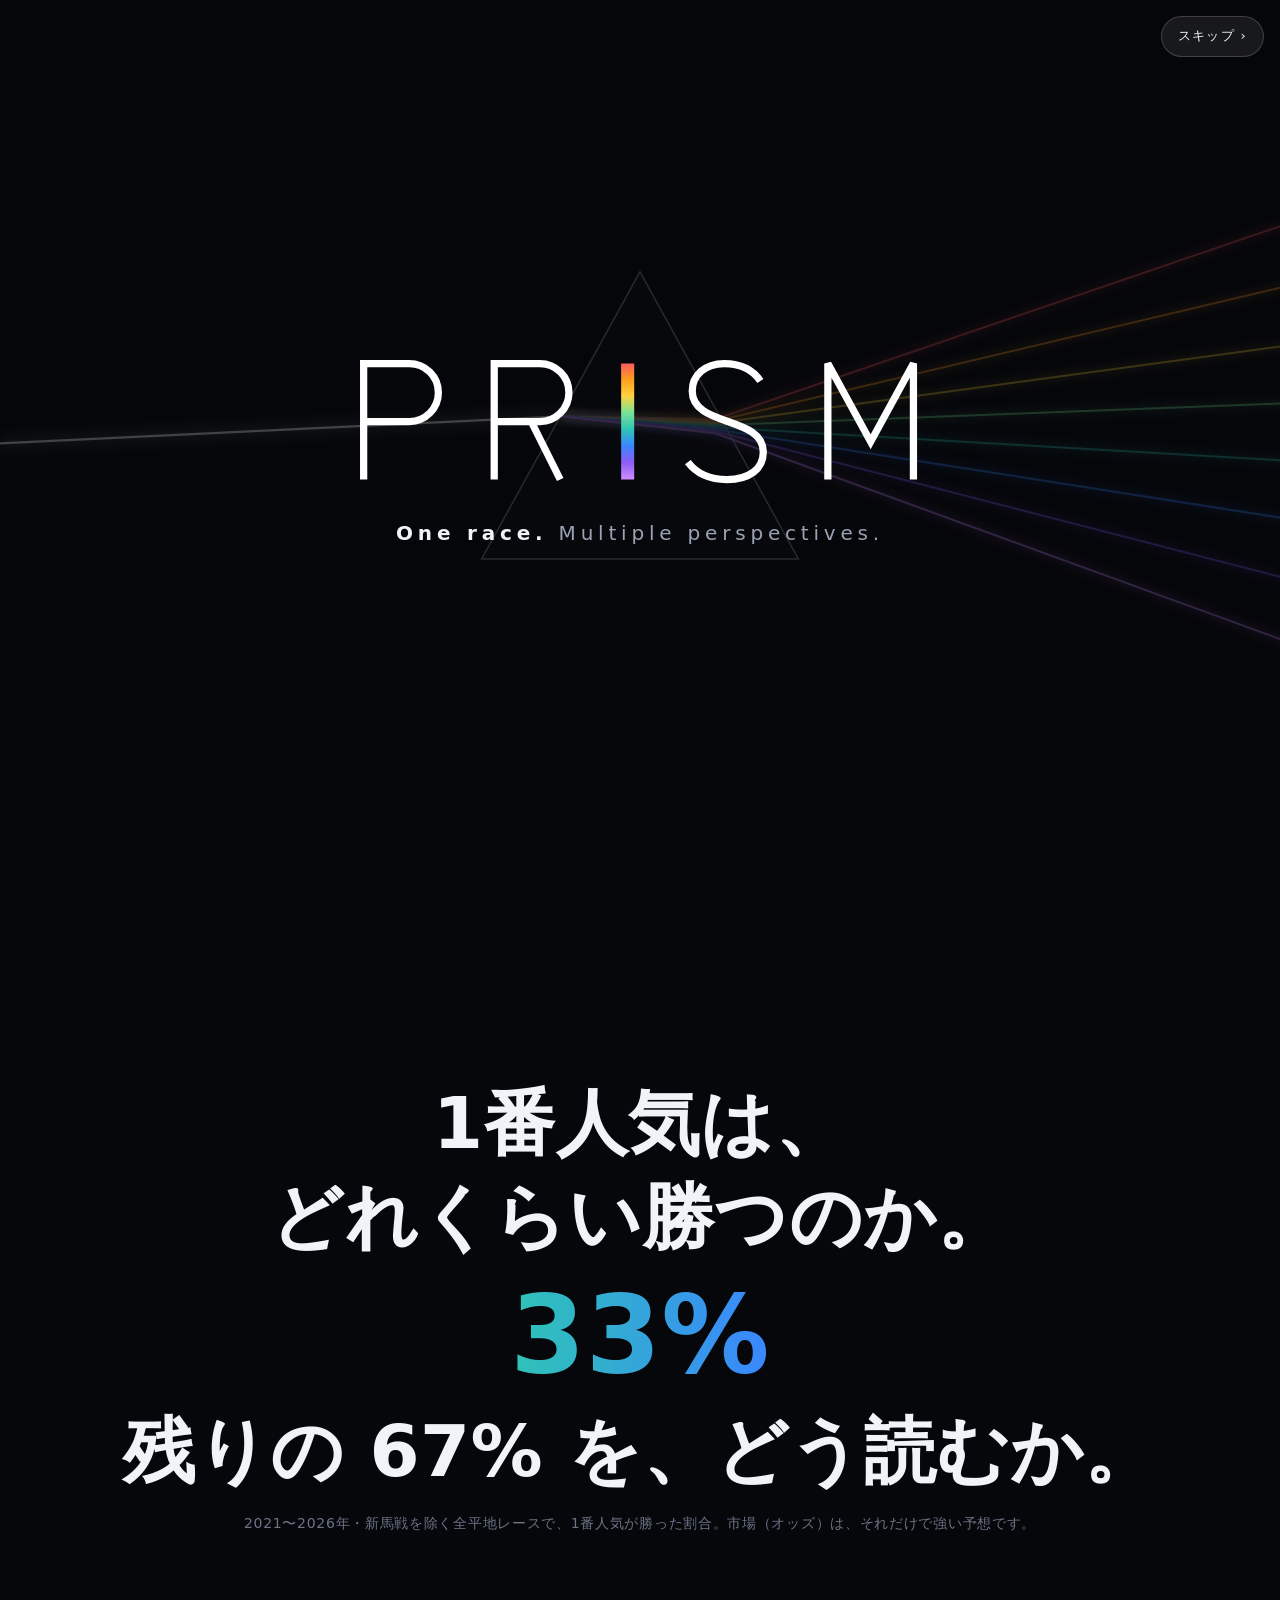
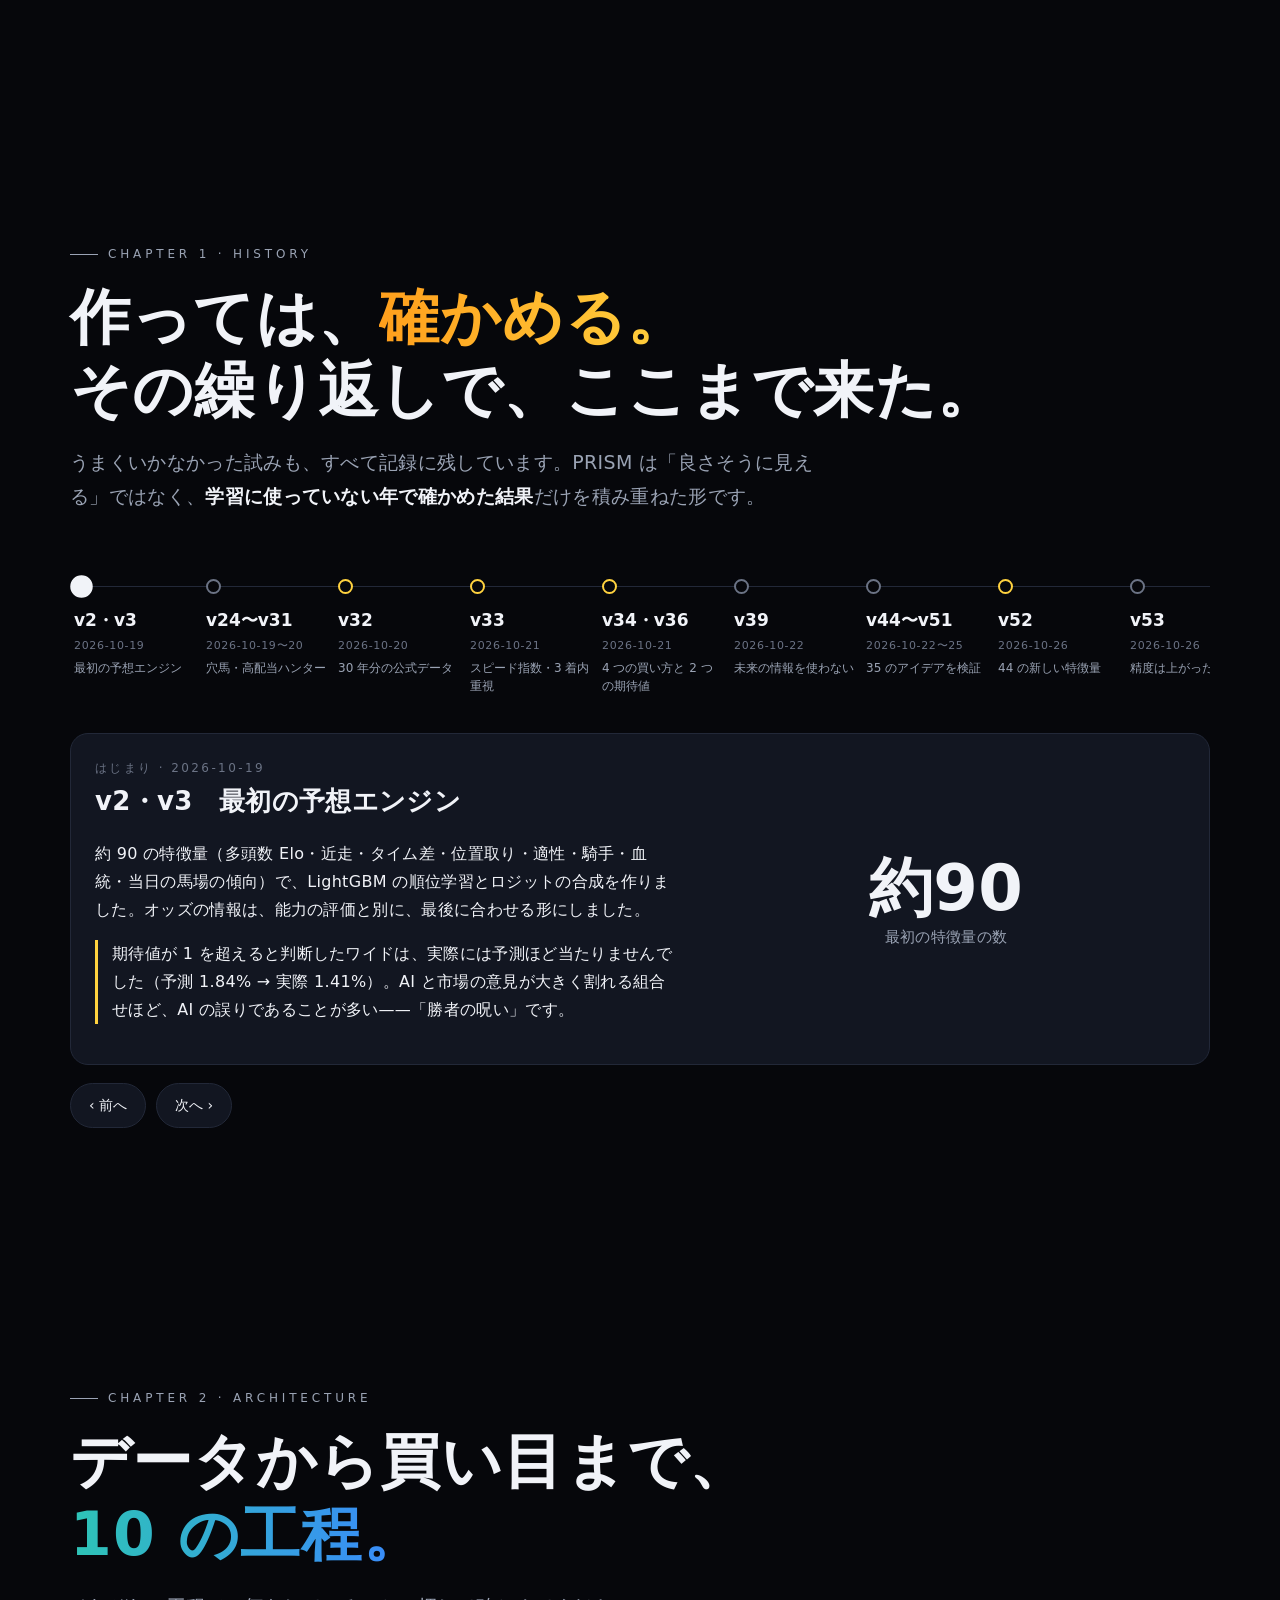
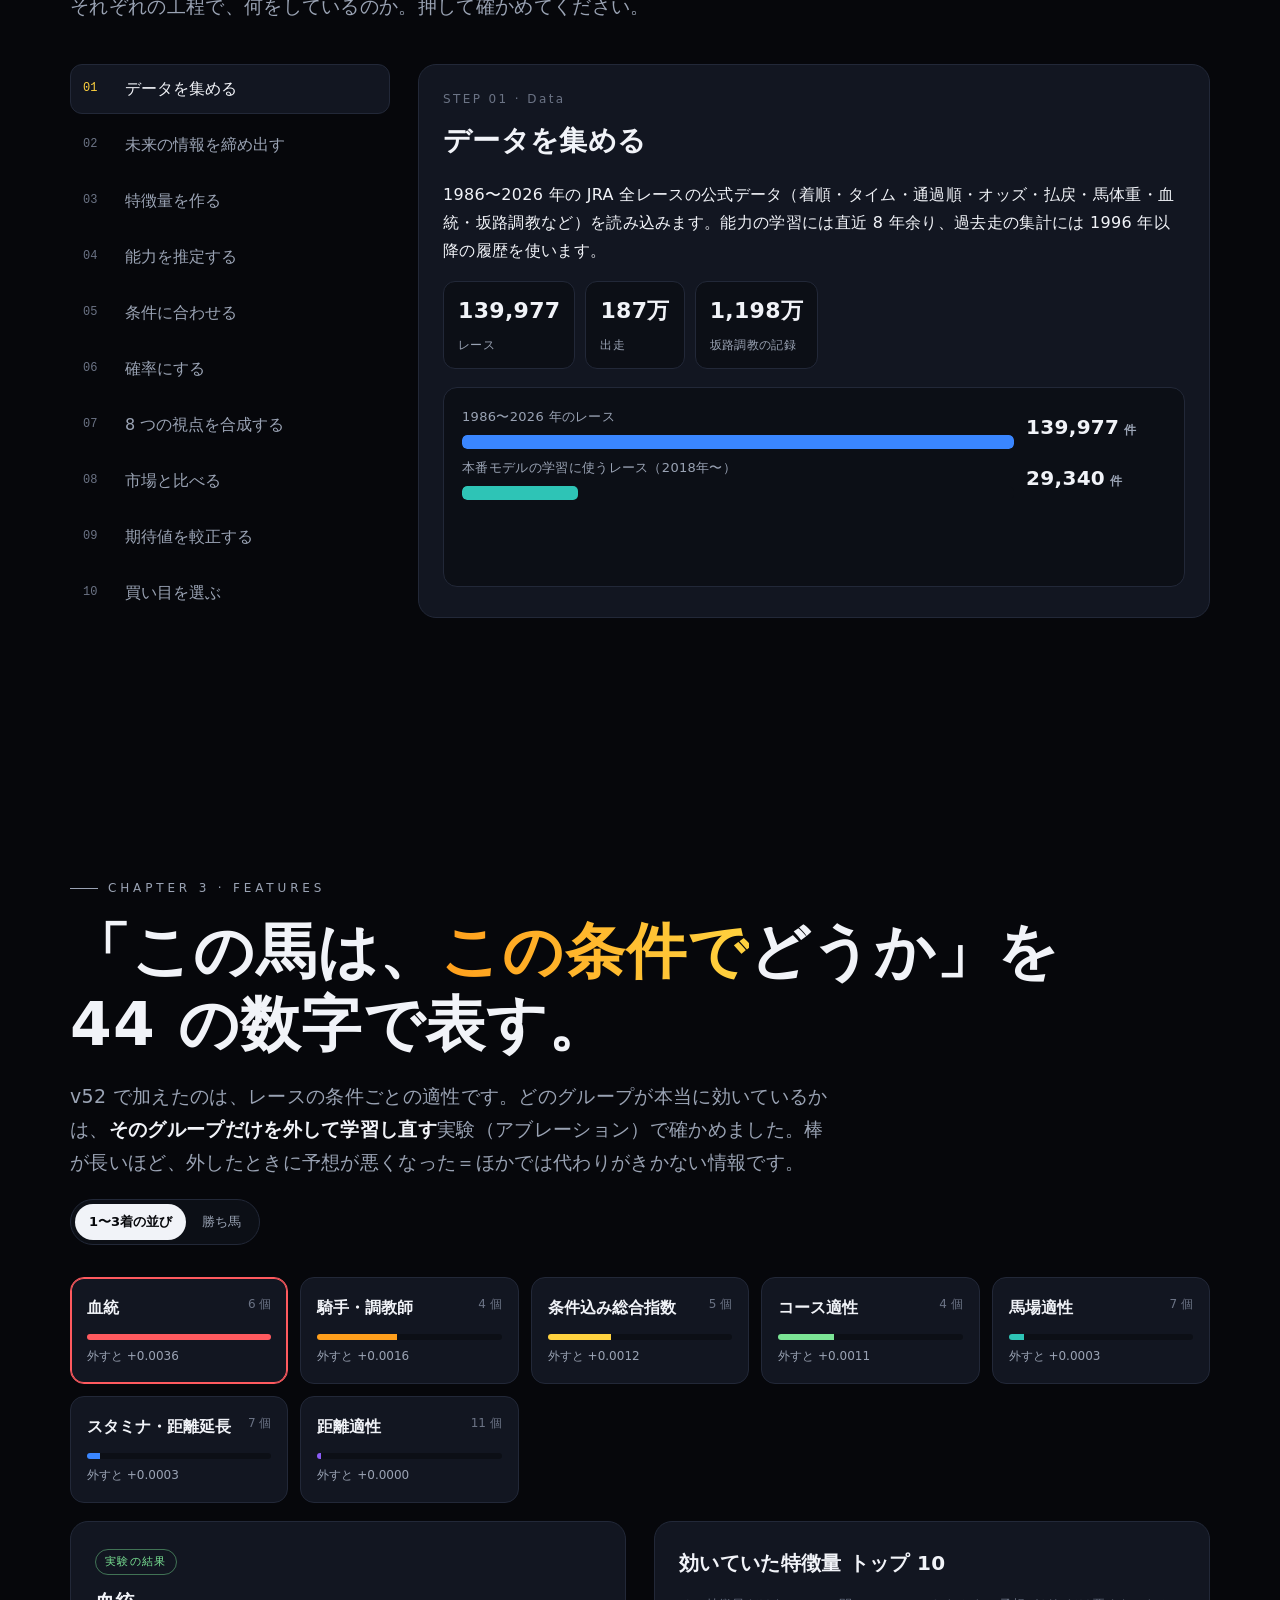
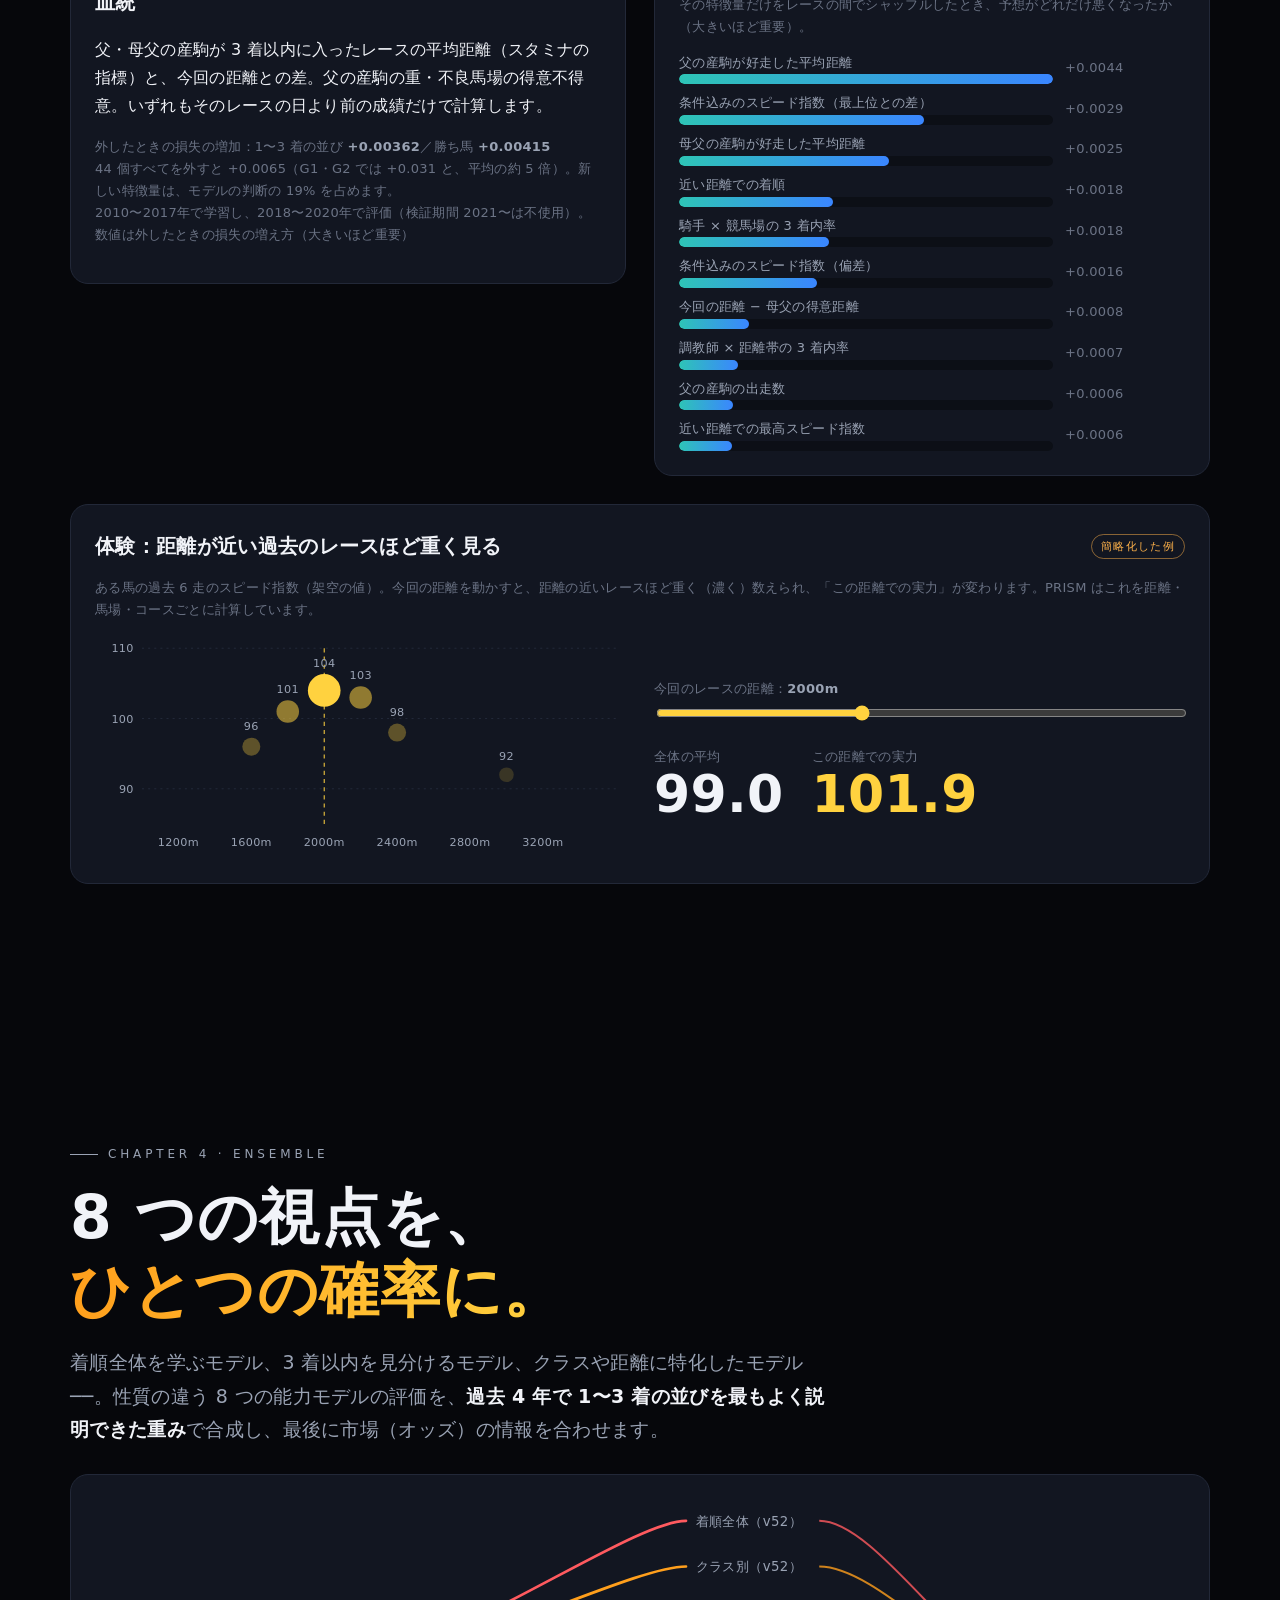
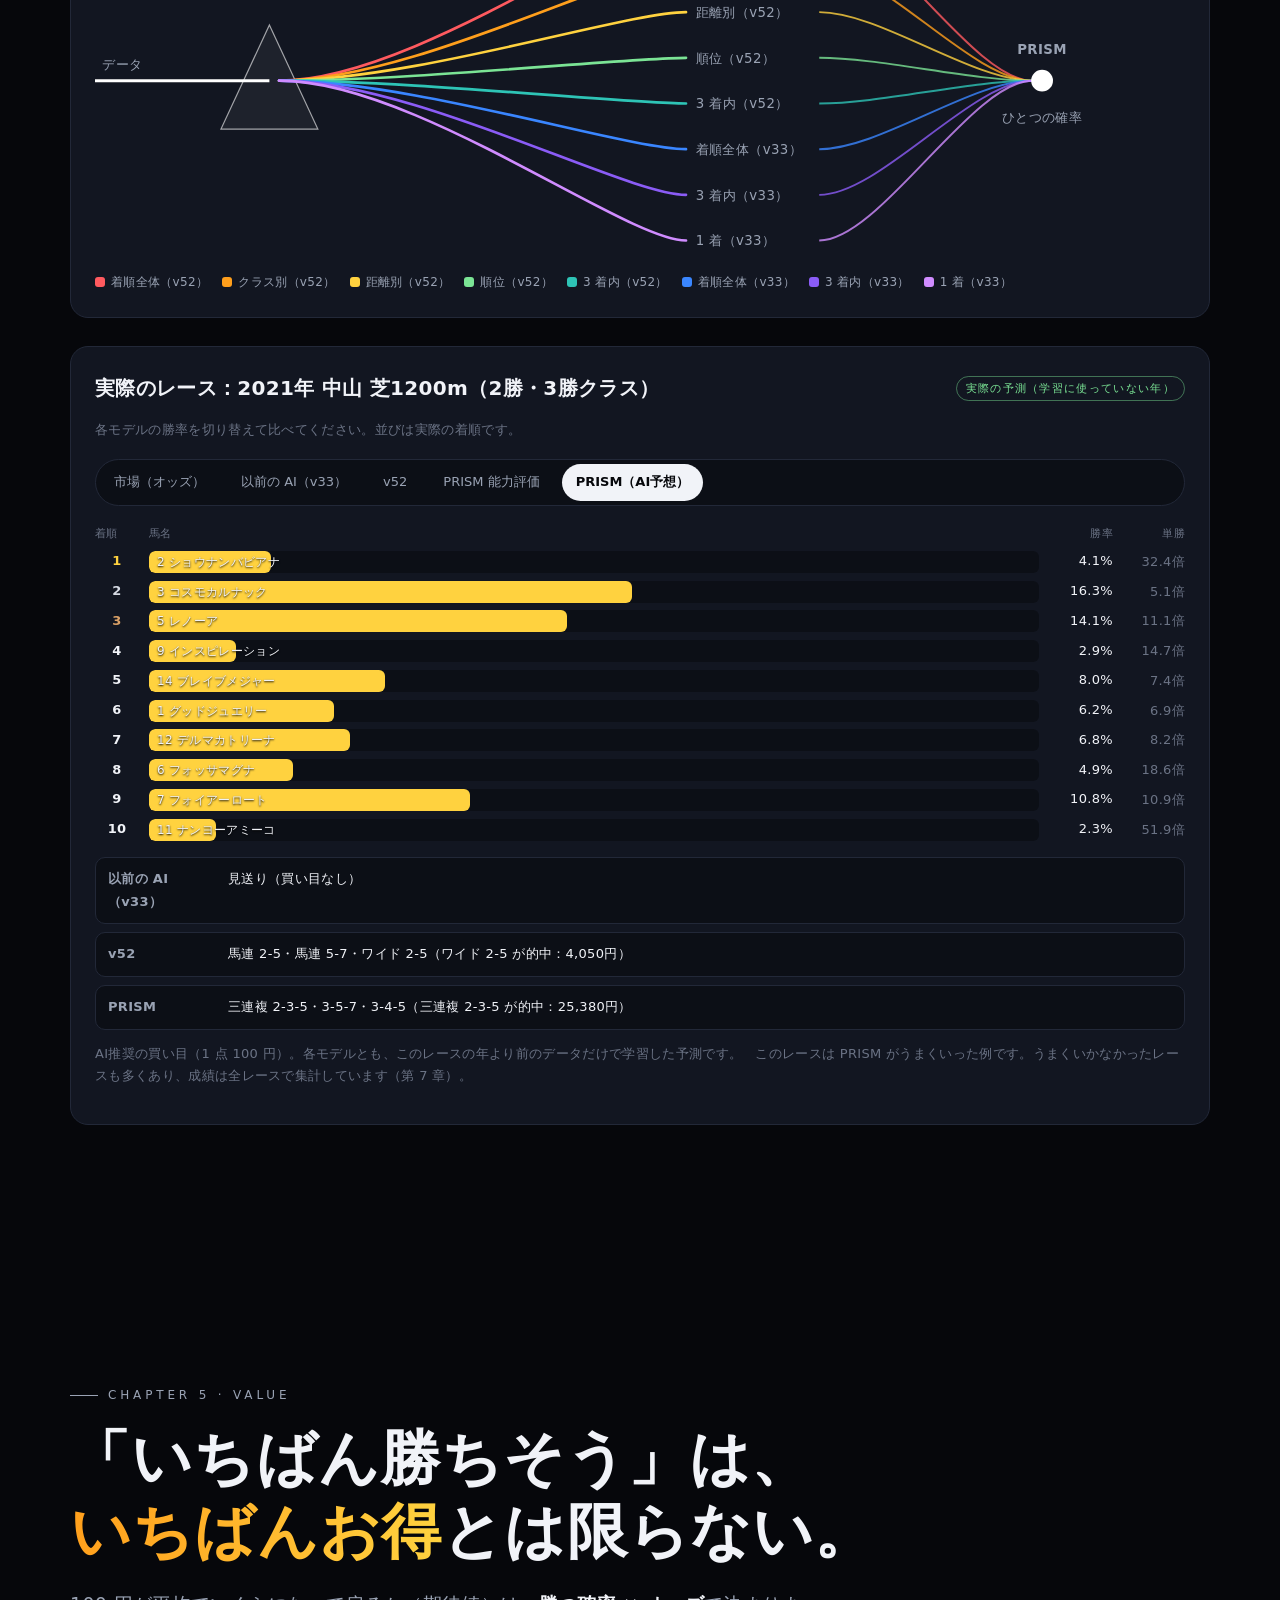
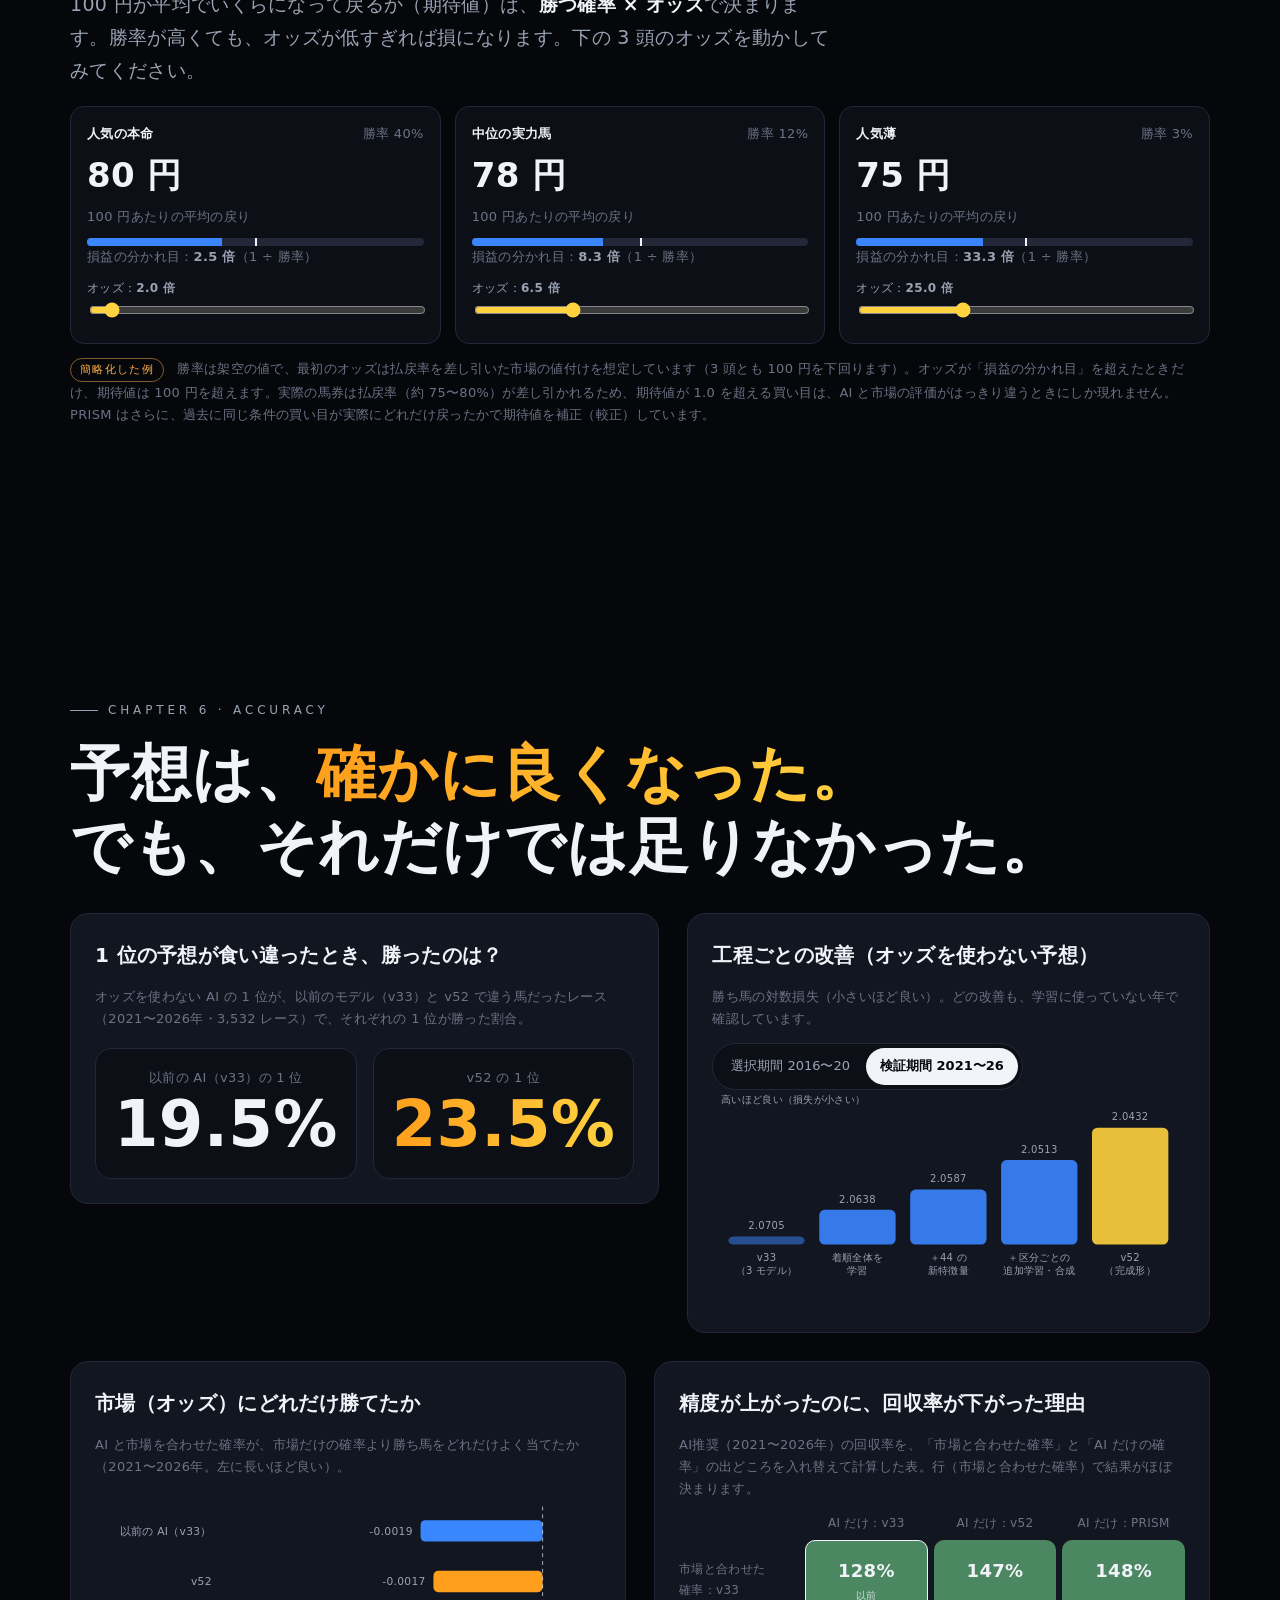
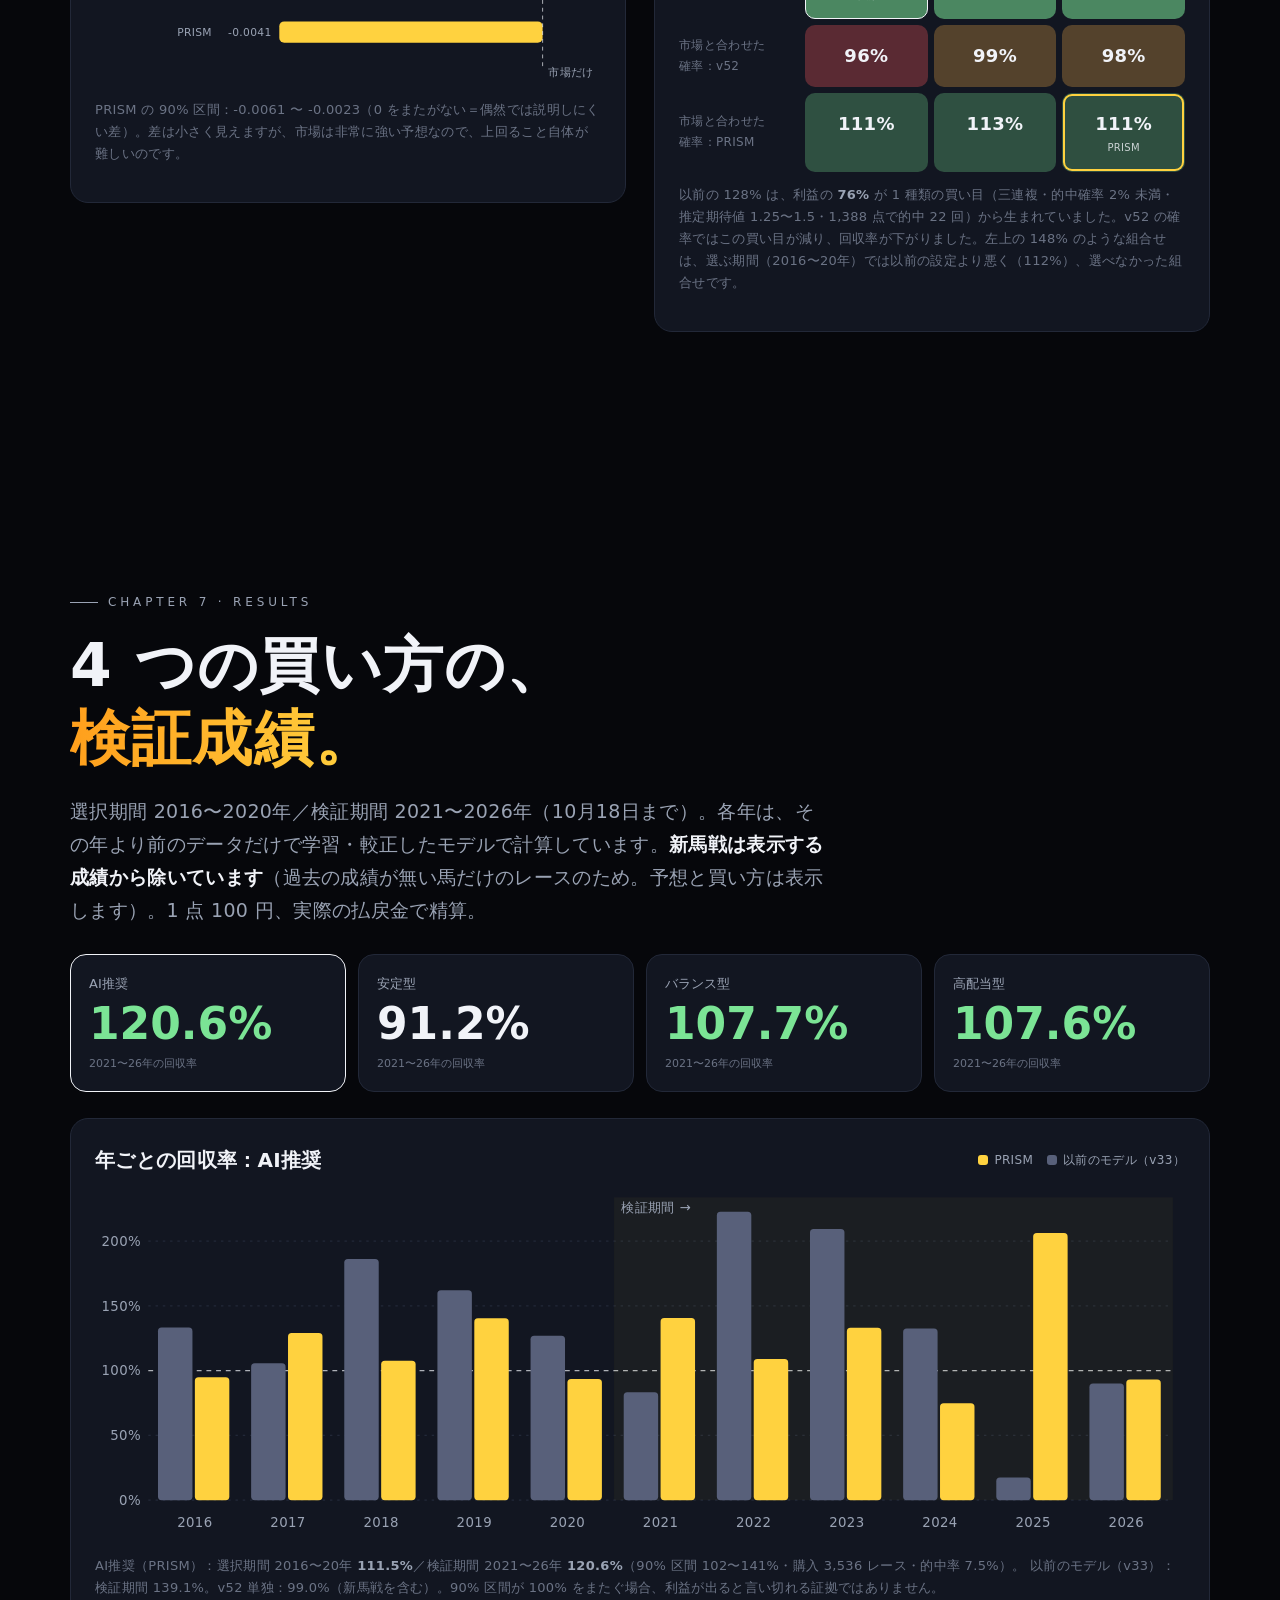
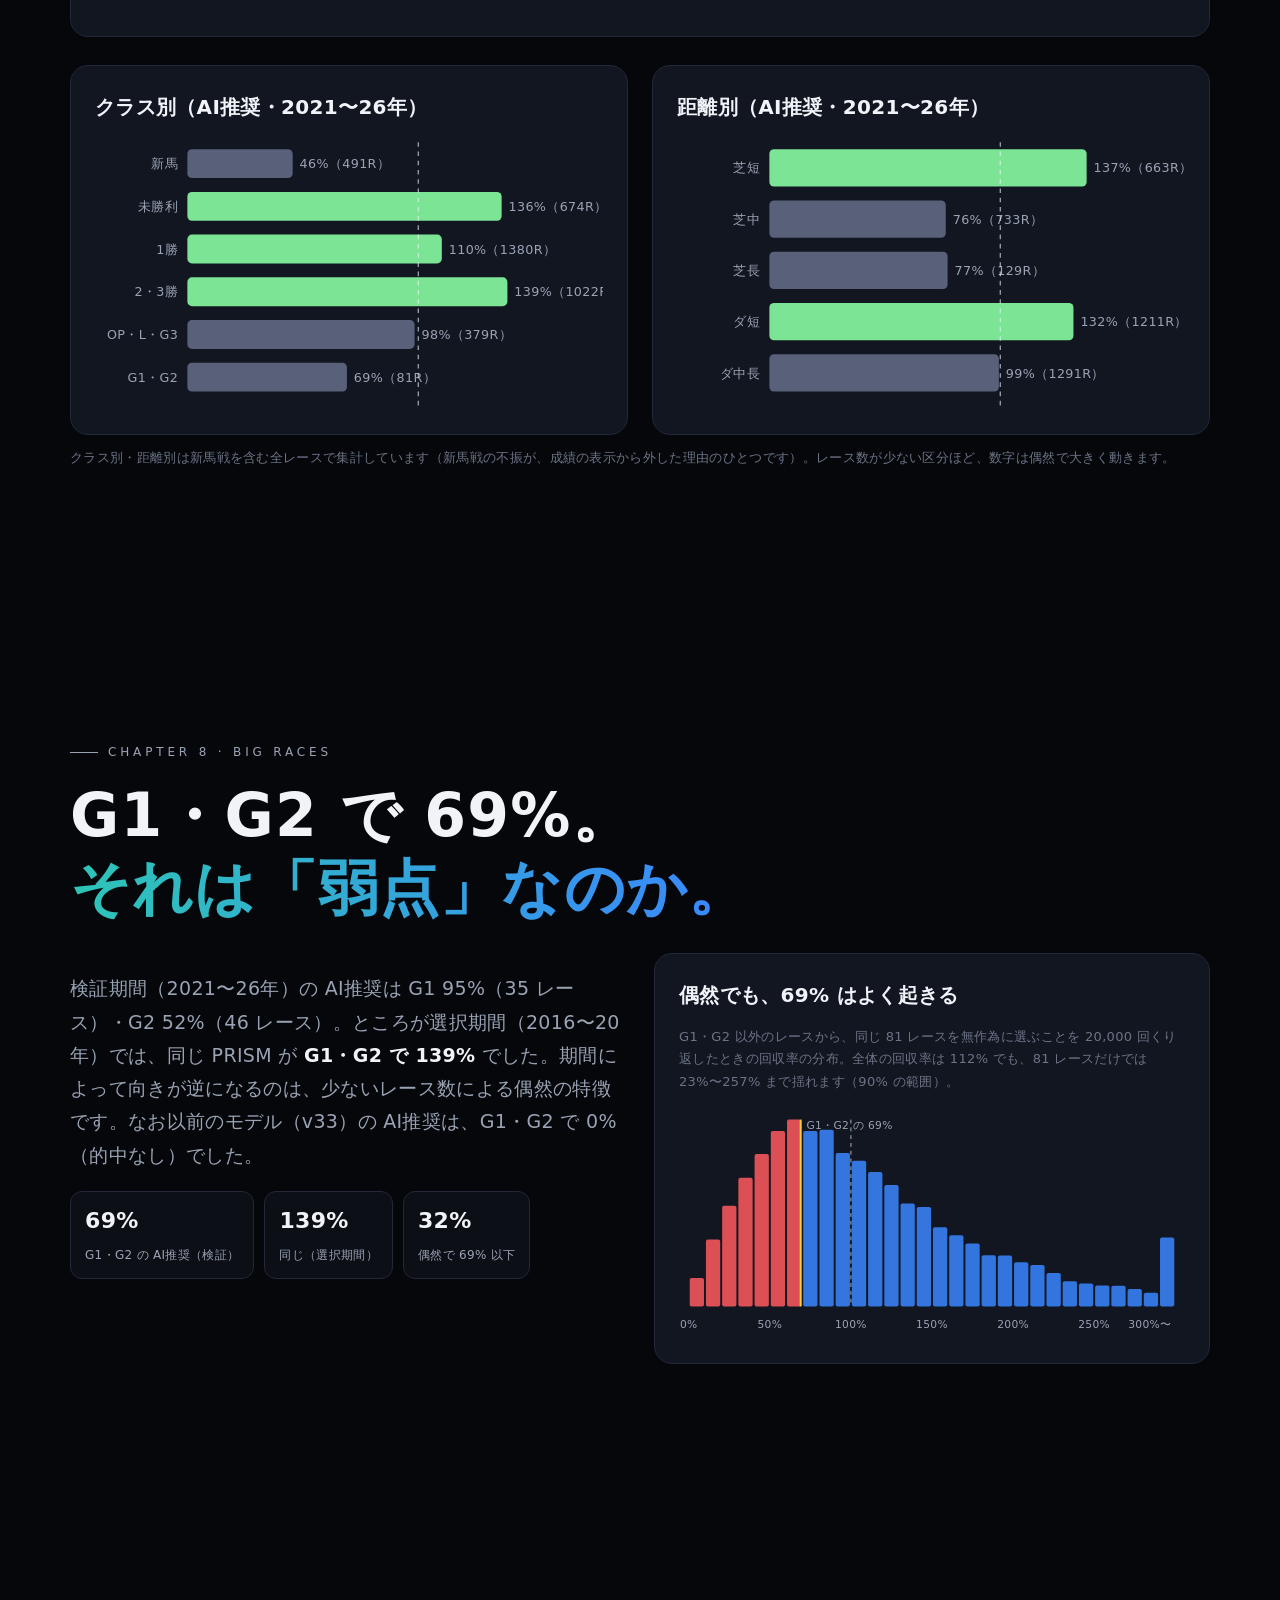
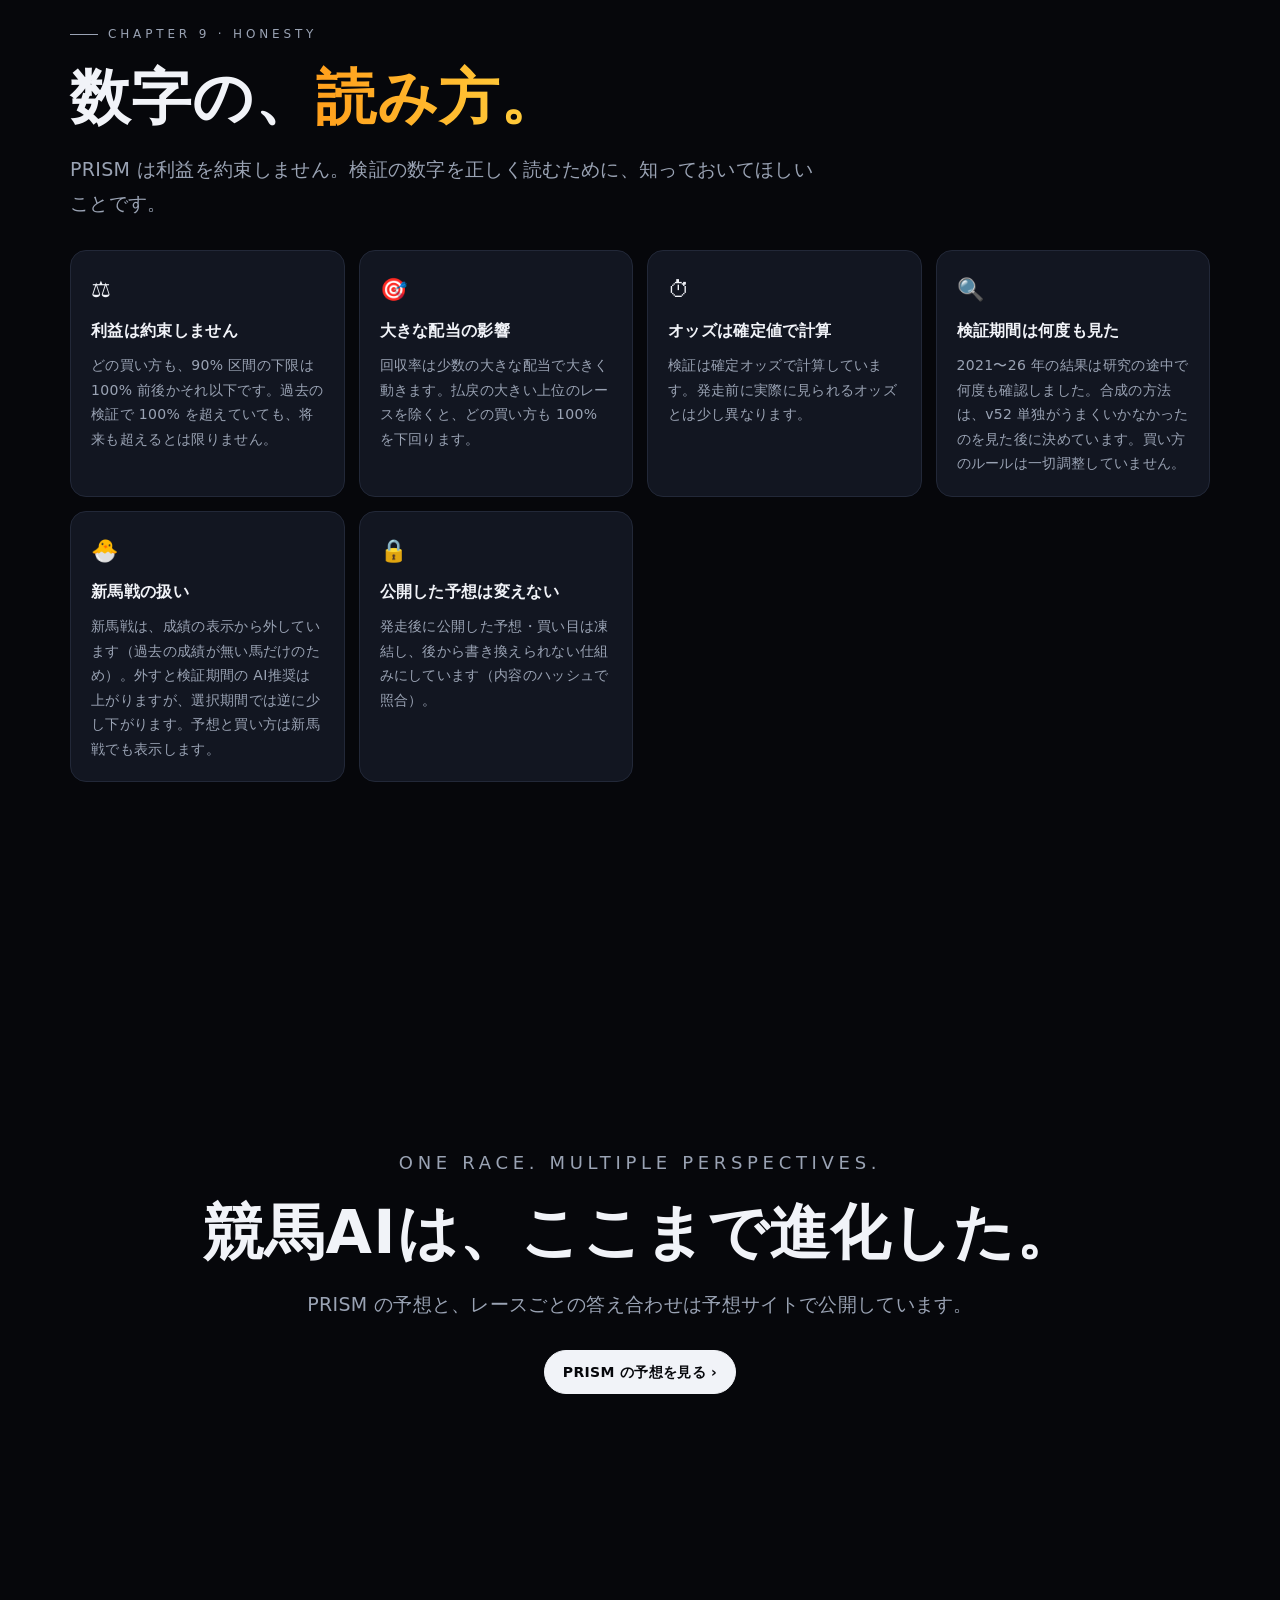
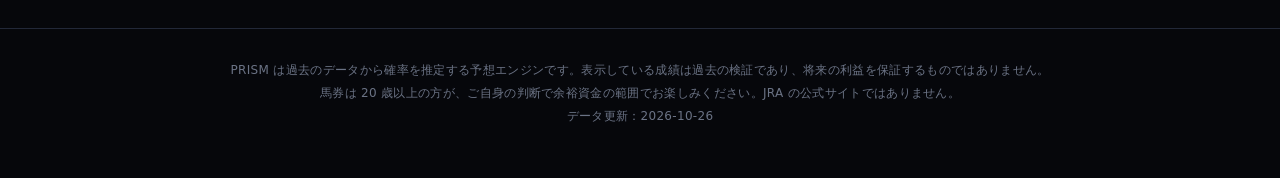
==== index.html @ 3386e126 "PRISM presentation site: opening, history, architecture, features, ensemble, value, accuracy, result" ====
<!doctype html>
<html lang="ja">
<head>
  <meta charset="utf-8">
  <meta name="viewport" content="width=device-width, initial-scale=1, viewport-fit=cover">
  <meta name="theme-color" content="#06070b">
  <meta name="color-scheme" content="dark">
  <title>PRISM — One race. Multiple perspectives.｜競馬予想AI</title>
  <meta name="description" content="競馬予想AI「PRISM」。8 つの能力モデルの視点を 1 つの確率にまとめる予想エンジンが、どう作られ、何がわかり、なぜこの形になったのか。検証済みの数字で紹介します。">
  <meta property="og:title" content="PRISM — One race. Multiple perspectives.">
  <meta property="og:description" content="競馬AIは、ここまで進化した。8 つの視点で 1 つのレースを読む予想エンジン PRISM の仕組みと検証。">
  <meta property="og:type" content="website">
  <meta property="og:image" content="assets/og.png">
  <meta name="twitter:card" content="summary_large_image">
  <meta http-equiv="Content-Security-Policy" content="default-src 'self'; script-src 'self'; style-src 'self' 'unsafe-inline'; img-src 'self' data:; connect-src 'self'; font-src 'self'; base-uri 'self'; form-action 'none'">
  <meta name="referrer" content="strict-origin-when-cross-origin">
  <link rel="icon" href="assets/favicon.svg" type="image/svg+xml">
  <link rel="stylesheet" href="css/prism.css?v=1">
</head>
<body>
  <!-- ===== Opening ===== -->
  <div id="opening" aria-hidden="true">
    <canvas id="op-canvas"></canvas>
    <div class="op-title">
      <img class="op-word" id="op-word" src="assets/wordmark.svg" alt="PRISM" width="560" height="145">
      <div class="op-tag" id="op-tag"><b>One race.</b> Multiple perspectives.</div>
    </div>
  </div>
  <button class="skip" id="skip" type="button">スキップ ›</button>

  <div class="bar" aria-hidden="true"><i id="progress"></i></div>
  <header class="top" id="top">
    <a class="logo" href="#hero" aria-label="PRISM トップへ">
      <img src="assets/mark.svg" alt="" width="30" height="30"><img src="assets/wordmark.svg" alt="PRISM" width="78" height="20">
    </a>
    <a class="top-cta" href="https://wata9857-ops.github.io/jra-ai-analytics-web/" rel="noopener">予想サイトへ ›</a>
  </header>
  <nav class="dots" id="dots" aria-label="章"></nav>

  <main id="main">
    <!-- ===== Hero ===== -->
    <section id="hero" class="ch" data-title="PRISM">
      <canvas class="beam" id="hero-canvas" aria-hidden="true"></canvas>
      <div class="wrap">
        <img class="hero-mark" src="assets/mark.svg" alt="" width="180" height="180"><h1 class="hero-word"><img src="assets/wordmark.svg" alt="PRISM" width="640" height="166"></h1>
        <p class="hero-tag">ONE RACE. MULTIPLE PERSPECTIVES.</p>
        <p class="hero-sub">ひとつのレースを、8 つの視点で。<span>白い光がプリズムで虹に分かれるように。<br>過去 30 年分のレースを、性質の違う 8 つの AI が別々の角度から読み、ひとつの確率にまとめます。</span></p>
        <a class="scrollcue" href="#question">SCROLL<i></i></a>
      </div>
    </section>

    <!-- ===== Question ===== -->
    <section id="question" class="ch" data-title="問い">
      <div class="wrap kin" id="kin">
        <span class="row">1番人気は、</span>
        <span class="row">どれくらい勝つのか。</span>
        <span class="row"><span class="big num" id="fav-win">33%</span></span>
        <span class="row">残りの 67% を、どう読むか。</span>
        <small class="row">2021〜2026年・新馬戦を除く全平地レースで、1番人気が勝った割合。市場（オッズ）は、それだけで強い予想です。</small>
      </div>
    </section>

    <!-- ===== History ===== -->
    <section id="history" class="ch" data-title="歩み">
      <div class="wrap">
        <span class="kicker">Chapter 1 · History</span>
        <h2 class="h reveal">作っては、<em>確かめる。</em><br>その繰り返しで、ここまで来た。</h2>
        <p class="lead reveal">うまくいかなかった試みも、すべて記録に残しています。PRISM は「良さそうに見える」ではなく、<b>学習に使っていない年で確かめた結果</b>だけを積み重ねた形です。</p>
        <div class="tl reveal">
          <div class="tl-track" id="tl-track" role="tablist" aria-label="開発の歩み"></div>
          <div class="tl-panel card" id="tl-panel" role="tabpanel" aria-live="polite"></div>
          <div class="tl-nav"><button class="btn" id="tl-prev" type="button">‹ 前へ</button><button class="btn" id="tl-next" type="button">次へ ›</button></div>
        </div>
      </div>
    </section>

    <!-- ===== How it works ===== -->
    <section id="how" class="ch" data-title="仕組み">
      <div class="wrap">
        <span class="kicker">Chapter 2 · Architecture</span>
        <h2 class="h reveal">データから買い目まで、<br><em class="cool">10 の工程。</em></h2>
        <p class="lead reveal">それぞれの工程で、何をしているのか。押して確かめてください。</p>
        <div class="pipe reveal">
          <ul class="pipe-list" id="pipe-list" role="tablist" aria-label="処理の工程"></ul>
          <div class="pipe-view card" id="pipe-view" role="tabpanel" aria-live="polite"></div>
        </div>
      </div>
    </section>

    <!-- ===== Features ===== -->
    <section id="features" class="ch" data-title="44の視点">
      <div class="wrap">
        <span class="kicker">Chapter 3 · Features</span>
        <h2 class="h reveal">「この馬は、<em>この条件で</em>どうか」を<br>44 の数字で表す。</h2>
        <p class="lead reveal">v52 で加えたのは、レースの条件ごとの適性です。どのグループが本当に効いているかは、<b>そのグループだけを外して学習し直す</b>実験（アブレーション）で確かめました。棒が長いほど、外したときに予想が悪くなった＝ほかでは代わりがきかない情報です。</p>
        <div class="seg reveal" role="group" aria-label="指標の切り替え" id="feat-metric">
          <button type="button" aria-pressed="true" data-m="d_order">1〜3着の並び</button>
          <button type="button" aria-pressed="false" data-m="d_win">勝ち馬</button>
        </div>
        <div class="feat-groups reveal" id="feat-groups"></div>
        <div class="grid2 feat-detail">
          <div class="card reveal" id="feat-info"></div>
          <div class="card reveal">
            <h3>効いていた特徴量 トップ 10</h3>
            <p class="note">その特徴量だけをレースの間でシャッフルしたとき、予想がどれだけ悪くなったか（大きいほど重要）。</p>
            <div class="hbars" id="perm-bars"></div>
          </div>
        </div>
        <div class="card reveal dist-demo" style="margin-top:28px">
          <div style="display:flex;justify-content:space-between;align-items:center;gap:10px;flex-wrap:wrap">
            <h3 style="margin:0">体験：距離が近い過去のレースほど重く見る</h3><span class="tag sim">簡略化した例</span>
          </div>
          <p class="note">ある馬の過去 6 走のスピード指数（架空の値）。今回の距離を動かすと、距離の近いレースほど重く（濃く）数えられ、「この距離での実力」が変わります。PRISM はこれを距離・馬場・コースごとに計算しています。</p>
          <div class="grid2" style="align-items:center">
            <svg class="chart" id="dist-svg" viewBox="0 0 520 220" role="img" aria-label="過去走の距離とスピード指数"></svg>
            <div>
              <label for="dist-range" class="note">今回のレースの距離：<b id="dist-val" class="num">2000m</b></label>
              <input type="range" id="dist-range" min="1000" max="3600" step="100" value="2000">
              <div style="display:flex;gap:28px;margin-top:16px;flex-wrap:wrap">
                <div><div class="note">全体の平均</div><div class="big-num num" id="dist-avg">—</div></div>
                <div><div class="note">この距離での実力</div><div class="big-num num" id="dist-w" style="color:var(--c3)">—</div></div>
              </div>
            </div>
          </div>
        </div>
      </div>
    </section>

    <!-- ===== Ensemble ===== -->
    <section id="ensemble" class="ch" data-title="合成">
      <div class="wrap">
        <span class="kicker">Chapter 4 · Ensemble</span>
        <h2 class="h reveal">8 つの視点を、<br><em>ひとつの確率に。</em></h2>
        <p class="lead reveal">着順全体を学ぶモデル、3 着以内を見分けるモデル、クラスや距離に特化したモデル──。性質の違う 8 つの能力モデルの評価を、<b>過去 4 年で 1〜3 着の並びを最もよく説明できた重み</b>で合成し、最後に市場（オッズ）の情報を合わせます。</p>
        <div class="card reveal beams" style="margin-top:28px"><svg id="beams-svg" viewBox="0 0 900 300" role="img" aria-label="8 つのモデルの評価を合成する図"></svg>
          <div class="legend" id="beams-legend"></div></div>
        <div class="card reveal" style="margin-top:28px">
          <div style="display:flex;justify-content:space-between;align-items:center;gap:10px;flex-wrap:wrap">
            <h3 style="margin:0" id="ex-title">実際のレース</h3><span class="tag real">実際の予測（学習に使っていない年）</span>
          </div>
          <p class="note">各モデルの勝率を切り替えて比べてください。並びは実際の着順です。</p>
          <div class="layers seg" id="ex-layers" role="group" aria-label="表示する確率"></div>
          <div class="race-bars" id="ex-bars"></div>
          <div class="tickets" id="ex-tickets"></div>
          <p class="note" id="ex-note"></p>
        </div>
      </div>
    </section>

    <!-- ===== Value ===== -->
    <section id="value" class="ch" data-title="勝率と妙味">
      <div class="wrap">
        <span class="kicker">Chapter 5 · Value</span>
        <h2 class="h reveal">「いちばん勝ちそう」は、<br><em>いちばんお得</em>とは限らない。</h2>
        <p class="lead reveal">100 円が平均でいくらになって戻るか（期待値）は、<b>勝つ確率 × オッズ</b>で決まります。勝率が高くても、オッズが低すぎれば損になります。下の 3 頭のオッズを動かしてみてください。</p>
        <div class="value-grid reveal" id="value-grid"></div>
        <p class="note reveal" style="margin-top:14px"><span class="tag sim">簡略化した例</span>　勝率は架空の値で、最初のオッズは払戻率を差し引いた市場の値付けを想定しています（3 頭とも 100 円を下回ります）。オッズが「損益の分かれ目」を超えたときだけ、期待値は 100 円を超えます。実際の馬券は払戻率（約 75〜80%）が差し引かれるため、期待値が 1.0 を超える買い目は、AI と市場の評価がはっきり違うときにしか現れません。PRISM はさらに、過去に同じ条件の買い目が実際にどれだけ戻ったかで期待値を補正（較正）しています。</p>
      </div>
    </section>

    <!-- ===== Accuracy ===== -->
    <section id="accuracy" class="ch" data-title="精度">
      <div class="wrap">
        <span class="kicker">Chapter 6 · Accuracy</span>
        <h2 class="h reveal">予想は、<em>確かに良くなった。</em><br>でも、それだけでは足りなかった。</h2>
        <div class="grid2" style="margin-top:30px">
          <div class="card reveal">
            <h3>1 位の予想が食い違ったとき、勝ったのは？</h3>
            <p class="note" id="duel-note"></p>
            <div class="duel" id="duel"></div>
          </div>
          <div class="card reveal">
            <h3>工程ごとの改善（オッズを使わない予想）</h3>
            <p class="note">勝ち馬の対数損失（小さいほど良い）。どの改善も、学習に使っていない年で確認しています。</p>
            <div class="seg" role="group" aria-label="期間" id="step-per"><button type="button" aria-pressed="false" data-p="dev">選択期間 2016〜20</button><button type="button" aria-pressed="true" data-p="test">検証期間 2021〜26</button></div>
            <svg class="chart" id="step-svg" viewBox="0 0 520 240" role="img" aria-label="工程ごとの精度の改善"></svg>
          </div>
        </div>
        <div class="grid2" style="margin-top:28px">
          <div class="card reveal">
            <h3>市場（オッズ）にどれだけ勝てたか</h3>
            <p class="note">AI と市場を合わせた確率が、市場だけの確率より勝ち馬をどれだけよく当てたか（2021〜2026年。左に長いほど良い）。</p>
            <svg class="chart" id="mkt-svg" viewBox="0 0 520 200" role="img" aria-label="市場との差"></svg>
            <p class="note" id="mkt-note"></p>
          </div>
          <div class="card reveal">
            <h3>精度が上がったのに、回収率が下がった理由</h3>
            <p class="note">AI推奨（2021〜2026年）の回収率を、「市場と合わせた確率」と「AI だけの確率」の出どころを入れ替えて計算した表。行（市場と合わせた確率）で結果がほぼ決まります。</p>
            <div class="heat" id="heat"></div>
            <p class="note" id="heat-note" style="margin-top:12px"></p>
          </div>
        </div>
      </div>
    </section>

    <!-- ===== ROI ===== -->
    <section id="roi" class="ch" data-title="成績">
      <div class="wrap">
        <span class="kicker">Chapter 7 · Results</span>
        <h2 class="h reveal">4 つの買い方の、<br><em>検証成績。</em></h2>
        <p class="lead reveal" id="roi-lead"></p>
        <div class="kpis reveal" id="kpis" role="group" aria-label="買い方の選択"></div>
        <div class="card reveal">
          <div style="display:flex;justify-content:space-between;align-items:center;gap:10px;flex-wrap:wrap">
            <h3 style="margin:0" id="yr-title">年ごとの回収率</h3>
            <div class="legend" style="margin:0"><span><i style="background:var(--c3)"></i>PRISM</span><span><i style="background:#58607a"></i>以前のモデル（v33）</span></div>
          </div>
          <svg class="chart" id="yr-svg" viewBox="0 0 900 300" role="img" aria-label="年ごとの回収率"></svg>
          <p class="note" id="yr-note"></p>
        </div>
        <div class="cats" style="margin-top:28px">
          <div class="card reveal"><h3>クラス別（AI推奨・2021〜26年）</h3><svg class="chart" id="cls-svg" viewBox="0 0 440 240" role="img" aria-label="クラス別の回収率"></svg></div>
          <div class="card reveal"><h3>距離別（AI推奨・2021〜26年）</h3><svg class="chart" id="dst-svg" viewBox="0 0 440 240" role="img" aria-label="距離別の回収率"></svg></div>
        </div>
        <p class="note reveal" style="margin-top:12px">クラス別・距離別は新馬戦を含む全レースで集計しています（新馬戦の不振が、成績の表示から外した理由のひとつです）。レース数が少ない区分ほど、数字は偶然で大きく動きます。</p>
      </div>
    </section>

    <!-- ===== G1/G2 ===== -->
    <section id="g1g2" class="ch" data-title="G1・G2">
      <div class="wrap">
        <span class="kicker">Chapter 8 · Big races</span>
        <h2 class="h reveal">G1・G2 で 69%。<br><em class="cool">それは「弱点」なのか。</em></h2>
        <div class="grid2" style="margin-top:28px">
          <div class="reveal">
            <p class="lead" id="g1-lead"></p>
            <div class="facts" id="g1-facts"></div>
          </div>
          <div class="card reveal">
            <h3>偶然でも、69% はよく起きる</h3>
            <p class="note" id="hist-note"></p>
            <svg class="chart" id="hist-svg" viewBox="0 0 520 240" role="img" aria-label="無作為に選んだレースの回収率の分布"></svg>
          </div>
        </div>
      </div>
    </section>

    <!-- ===== Honest ===== -->
    <section id="honest" class="ch" data-title="正直に">
      <div class="wrap">
        <span class="kicker">Chapter 9 · Honesty</span>
        <h2 class="h reveal">数字の、<em>読み方。</em></h2>
        <p class="lead reveal">PRISM は利益を約束しません。検証の数字を正しく読むために、知っておいてほしいことです。</p>
        <div class="caveats" id="caveats"></div>
      </div>
    </section>

    <section id="end" class="ch" data-title="おわりに">
      <div class="wrap">
        <p class="hero-tag">ONE RACE. MULTIPLE PERSPECTIVES.</p>
        <h2 class="h">競馬AIは、ここまで進化した。</h2>
        <p class="lead" style="margin-inline:auto">PRISM の予想と、レースごとの答え合わせは予想サイトで公開しています。</p>
        <p style="margin-top:28px"><a class="btn primary" href="https://wata9857-ops.github.io/jra-ai-analytics-web/" rel="noopener">PRISM の予想を見る ›</a></p>
      </div>
    </section>
  </main>
  <footer class="foot">
    <div class="wrap">
      PRISM は過去のデータから確率を推定する予想エンジンです。表示している成績は過去の検証であり、将来の利益を保証するものではありません。<br>
      馬券は 20 歳以上の方が、ご自身の判断で余裕資金の範囲でお楽しみください。JRA の公式サイトではありません。<br>
      <span id="gen"></span>
    </div>
  </footer>
  <script src="js/prism.js?v=1" type="module"></script>
</body>
</html>
---- css/prism.css ----
/* PRISM — One race. Multiple perspectives.  (presentation site) */
:root {
  --bg: #06070b;
  --bg2: #0c0f16;
  --card: #121621;
  --line: #222838;
  --text: #f1f3f8;
  --muted: #9aa3b4;
  --dim: #6b7385;
  --white: #ffffff;
  /* 8 perspectives: v52 x5 (warm), v33 x3 (cool) */
  --c1: #ff5a5f; --c2: #ff9f1c; --c3: #ffd23f; --c4: #7be495; --c5: #2ec4b6;
  --c6: #3a86ff; --c7: #8b5cf6; --c8: #d08cff;
  --market: #c9ced8;
  --good: #7be495;
  --warn: #ffb24a;
  --r: 18px;
  --maxw: 1140px;
  --font: "Hiragino Sans", "Hiragino Kaku Gothic ProN", "Noto Sans JP", "Yu Gothic UI", "Meiryo", system-ui, sans-serif;
  --mono: "SF Mono", "Cascadia Mono", "Consolas", ui-monospace, monospace;
}
* { box-sizing: border-box; }
html { scroll-behavior: smooth; -webkit-text-size-adjust: 100%; }
body { margin: 0; background: var(--bg); color: var(--text); font-family: var(--font); line-height: 1.75; letter-spacing: .02em;
  -webkit-font-smoothing: antialiased; overflow-x: hidden; }
img, svg, canvas { display: block; max-width: 100%; }
a { color: inherit; }
button { font: inherit; color: inherit; }
:focus-visible { outline: 2px solid var(--c3); outline-offset: 3px; border-radius: 6px; }
.num { font-variant-numeric: tabular-nums; font-feature-settings: "tnum"; }
.sr { position: absolute; width: 1px; height: 1px; overflow: hidden; clip: rect(0 0 0 0); white-space: nowrap; }
.wrap { width: min(var(--maxw), 100% - 40px); margin-inline: auto; }

/* ---------------- opening ---------------- */
#opening { position: fixed; inset: 0; z-index: 100; background: var(--bg); display: grid; place-items: center; transition: opacity .9s ease, visibility .9s; }
#opening.done { opacity: 0; visibility: hidden; pointer-events: none; }
#opening canvas { position: absolute; inset: 0; width: 100%; height: 100%; }
.op-title { position: relative; text-align: center; pointer-events: none; }
.op-word { width: min(560px, 72vw); height: auto; margin: 0 auto; opacity: 0; }
.op-tag { margin-top: 22px; font-size: clamp(14px, 2.2vw, 20px); letter-spacing: .24em; color: var(--muted); opacity: 0; }
.op-tag b { color: var(--text); font-weight: 600; }
.op-word.on { animation: wordIn 1.6s cubic-bezier(.2, .7, .1, 1) forwards; }
.op-tag.on { animation: fadeUp 1.1s .5s ease forwards; }
@keyframes wordIn { from { opacity: 0; transform: scale(1.18); filter: blur(12px); } to { opacity: 1; transform: none; filter: blur(0); } }
@keyframes fadeUp { from { opacity: 0; transform: translateY(14px); } to { opacity: 1; transform: none; } }
.skip { position: fixed; top: 16px; right: 16px; z-index: 101; background: rgba(255, 255, 255, .08); border: 1px solid rgba(255, 255, 255, .18); color: var(--text);
  border-radius: 999px; padding: 8px 16px; font-size: 13px; letter-spacing: .1em; cursor: pointer; backdrop-filter: blur(6px); }
.skip:hover { background: rgba(255, 255, 255, .16); }
#opening.done ~ .skip, .skip.gone { display: none; }

/* ---------------- top bar / chapter nav ---------------- */
.bar { position: fixed; top: 0; left: 0; right: 0; height: 3px; z-index: 50; background: transparent; }
.bar i { display: block; height: 100%; width: 0; background: linear-gradient(90deg, var(--c1), var(--c3), var(--c5), var(--c6), var(--c8)); }
.top { position: fixed; top: 0; left: 0; right: 0; z-index: 40; display: flex; align-items: center; justify-content: space-between; gap: 12px;
  padding: 12px 20px; background: linear-gradient(var(--bg) 40%, transparent); transition: transform .35s ease; }
.top.hide { transform: translateY(-110%); }
.logo { display: flex; align-items: center; gap: 10px; text-decoration: none; font-weight: 300; letter-spacing: .3em; font-size: 15px; }
.logo img:first-child { width: 30px; height: 30px; }
.logo img + img { width: 78px; height: auto; }
.top-cta { text-decoration: none; font-size: 13px; padding: 7px 14px; border-radius: 999px; border: 1px solid var(--line); color: var(--muted); }
.top-cta:hover { color: var(--text); border-color: var(--muted); }
.dots { position: fixed; right: 18px; top: 50%; transform: translateY(-50%); z-index: 40; display: flex; flex-direction: column; gap: 12px; }
.dots a { position: relative; display: block; width: 10px; height: 10px; border-radius: 50%; background: var(--line); transition: background .3s, transform .3s; }
.dots a.on { background: var(--text); transform: scale(1.35); }
.dots a span { position: absolute; right: 20px; top: 50%; transform: translateY(-50%); white-space: nowrap; font-size: 12px; color: var(--muted);
  opacity: 0; transition: opacity .2s; pointer-events: none; background: var(--bg2); padding: 2px 8px; border-radius: 6px; }
.dots a:hover span, .dots a:focus-visible span { opacity: 1; }
@media (max-width: 860px) { .dots { display: none; } }

/* ---------------- sections ---------------- */
section.ch { position: relative; padding: clamp(90px, 14vh, 150px) 0; }
.kicker { display: inline-flex; align-items: center; gap: 10px; font-size: 12px; letter-spacing: .32em; color: var(--muted); text-transform: uppercase; }
.kicker::before { content: ""; width: 28px; height: 1px; background: currentColor; }
h2.h { font-size: clamp(30px, 5.4vw, 60px); line-height: 1.22; letter-spacing: .02em; margin: 16px 0 18px; font-weight: 800; }
h2.h em { font-style: normal; background: linear-gradient(90deg, var(--c2), var(--c3)); -webkit-background-clip: text; background-clip: text; color: transparent; }
h2.h em.cool { background-image: linear-gradient(90deg, var(--c5), var(--c6)); }
.lead { font-size: clamp(16px, 2vw, 19px); color: var(--muted); max-width: 40em; }
.lead b { color: var(--text); font-weight: 600; }
h3 { font-size: 20px; margin: 0 0 8px; }
.note { font-size: 13px; color: var(--dim); line-height: 1.7; }
.note b { color: var(--muted); }
.tag { display: inline-block; font-size: 11px; letter-spacing: .12em; padding: 2px 9px; border-radius: 999px; border: 1px solid var(--line); color: var(--muted); }
.tag.sim { border-color: rgba(255, 178, 74, .5); color: var(--warn); }
.tag.real { border-color: rgba(123, 228, 149, .45); color: var(--good); }
.grid2 { display: grid; grid-template-columns: 1fr 1fr; gap: 28px; align-items: start; }
@media (max-width: 860px) { .grid2 { grid-template-columns: 1fr; } }
.card { background: var(--card); border: 1px solid var(--line); border-radius: var(--r); padding: 24px; }
.reveal { opacity: 0; transform: translateY(26px); transition: opacity .9s ease, transform .9s cubic-bezier(.2, .7, .1, 1); }
.reveal.in { opacity: 1; transform: none; }

/* ---------------- hero ---------------- */
#hero { min-height: 100svh; display: grid; place-items: center; text-align: center; padding: 120px 0 80px; overflow: hidden; }
#hero .beam { position: absolute; inset: 0; width: 100%; height: 100%; z-index: 0; opacity: .55; pointer-events: none; }
#hero .wrap { position: relative; z-index: 1; }
.hero-mark { width: clamp(110px, 16vw, 180px); height: auto; margin: 0 auto 18px; filter: drop-shadow(0 0 28px rgba(255, 255, 255, .12)); }
.hero-word { margin: 0; }
.hero-word img { width: min(640px, 82vw); height: auto; margin: 0 auto; }
.hero-tag { margin-top: 20px; letter-spacing: .26em; color: var(--muted); font-size: clamp(13px, 2vw, 18px); }
.hero-sub { margin: 34px auto 0; font-size: clamp(18px, 2.6vw, 26px); font-weight: 700; line-height: 1.6; }
.hero-sub span { display: block; font-size: .7em; font-weight: 400; color: var(--muted); margin-top: 6px; }
.scrollcue { margin-top: 56px; display: inline-flex; flex-direction: column; align-items: center; gap: 8px; color: var(--dim); font-size: 12px; letter-spacing: .3em; text-decoration: none; }
.scrollcue i { width: 1px; height: 46px; background: linear-gradient(var(--muted), transparent); animation: cue 2s infinite; }
@keyframes cue { 0% { transform: scaleY(0); transform-origin: top; } 50% { transform: scaleY(1); transform-origin: top; } 51% { transform-origin: bottom; } 100% { transform: scaleY(0); transform-origin: bottom; } }

/* ---------------- question (kinetic) ---------------- */
#question { min-height: 90vh; display: grid; place-items: center; text-align: center; }
.kin { font-size: clamp(28px, 6vw, 72px); font-weight: 800; line-height: 1.3; }
.kin .row { display: block; opacity: .08; transition: opacity .6s ease, transform .6s ease; transform: translateY(10px); }
.kin .row.on { opacity: 1; transform: none; }
.kin .big { font-size: 1.5em; background: linear-gradient(90deg, var(--c5), var(--c6)); -webkit-background-clip: text; background-clip: text; color: transparent; }
.kin small { display: block; font-size: 14px; font-weight: 400; color: var(--dim); margin-top: 16px; letter-spacing: .05em; }

/* ---------------- timeline ---------------- */
.tl { margin-top: 40px; }
.tl-track { display: flex; gap: 0; overflow-x: auto; scroll-snap-type: x mandatory; padding: 26px 4px 18px; scrollbar-width: thin; position: relative; }
.tl-track::-webkit-scrollbar { height: 6px; }
.tl-track::-webkit-scrollbar-thumb { background: var(--line); border-radius: 3px; }
.tl-node { flex: 0 0 auto; scroll-snap-align: center; width: 132px; text-align: left; background: none; border: 0; padding: 0 10px 0 0; cursor: pointer; position: relative;
  display: flex; flex-direction: column; align-items: flex-start; justify-content: flex-start; }
.tl-node::before { content: ""; position: absolute; left: 0; right: 0; top: 7px; height: 1px; background: var(--line); }
.tl-node .dot { position: relative; display: block; width: 15px; height: 15px; border-radius: 50%; background: var(--bg); border: 2px solid var(--dim); transition: all .3s; }
.tl-node.key .dot { border-color: var(--c3); }
.tl-node.prism .dot { border-color: transparent; background: conic-gradient(var(--c1), var(--c2), var(--c3), var(--c4), var(--c5), var(--c6), var(--c7), var(--c8), var(--c1)); }
.tl-node.on .dot { transform: scale(1.5); background: var(--text); border-color: var(--text); }
.tl-node .v { display: block; margin-top: 12px; font-weight: 800; font-size: 17px; }
.tl-node .d { display: block; font-size: 11px; color: var(--dim); letter-spacing: .06em; }
.tl-node .t { display: block; font-size: 12px; color: var(--muted); line-height: 1.5; margin-top: 4px; }
.tl-panel { margin-top: 20px; display: grid; grid-template-columns: 1.1fr .9fr; gap: 28px; min-height: 250px; }
@media (max-width: 860px) { .tl-panel { grid-template-columns: 1fr; } }
.tl-panel h3 { font-size: 26px; }
.tl-panel .phase { font-size: 12px; letter-spacing: .2em; color: var(--dim); }
.tl-panel .found { border-left: 3px solid var(--c3); padding-left: 14px; margin-top: 14px; color: var(--text); }
.tl-stat { font-size: clamp(40px, 6vw, 64px); font-weight: 800; line-height: 1.1; }
.tl-stat small { font-size: 15px; color: var(--muted); font-weight: 400; display: block; margin-top: 6px; }
.tl-nav { display: flex; gap: 10px; margin-top: 18px; }
.btn { display: inline-flex; align-items: center; gap: 8px; border: 1px solid var(--line); background: var(--card); color: var(--text); border-radius: 999px;
  padding: 9px 18px; font-size: 14px; cursor: pointer; text-decoration: none; transition: border-color .2s, background .2s; }
.btn:hover { border-color: var(--muted); }
.btn.primary { background: var(--text); color: var(--bg); border-color: var(--text); font-weight: 700; }
.seg { display: inline-flex; background: var(--bg2); border: 1px solid var(--line); border-radius: 999px; padding: 4px; gap: 2px; flex-wrap: wrap; }
.seg button { border: 0; background: none; padding: 7px 14px; border-radius: 999px; font-size: 13px; color: var(--muted); cursor: pointer; }
.seg button[aria-pressed="true"] { background: var(--text); color: var(--bg); font-weight: 700; }

/* ---------------- pipeline ---------------- */
.pipe { display: grid; grid-template-columns: 320px 1fr; gap: 28px; margin-top: 40px; }
@media (max-width: 960px) { .pipe { grid-template-columns: 1fr; } }
.pipe-list { list-style: none; margin: 0; padding: 0; display: flex; flex-direction: column; gap: 6px; }
.pipe-list button { width: 100%; text-align: left; display: grid; grid-template-columns: 34px 1fr; align-items: center; gap: 8px; background: none; border: 1px solid transparent;
  border-radius: 12px; padding: 10px 12px; cursor: pointer; color: var(--muted); transition: all .25s; }
.pipe-list button .n { font-family: var(--mono); font-size: 12px; color: var(--dim); }
.pipe-list button[aria-selected="true"] { background: var(--card); border-color: var(--line); color: var(--text); }
.pipe-list button[aria-selected="true"] .n { color: var(--c3); }
@media (max-width: 960px) { .pipe-list { flex-direction: row; overflow-x: auto; scroll-snap-type: x mandatory; } .pipe-list li { flex: 0 0 auto; scroll-snap-align: start; } .pipe-list button { width: auto; white-space: nowrap; } }
.pipe-view { min-height: 420px; }
.pipe-view .stage { font-size: 12px; letter-spacing: .2em; color: var(--dim); }
.pipe-view h3 { font-size: 28px; margin: 6px 0 10px; }
.pipe-viz { margin-top: 18px; background: var(--bg2); border: 1px solid var(--line); border-radius: 14px; padding: 18px; min-height: 200px; }
.facts { display: flex; flex-wrap: wrap; gap: 10px; margin-top: 14px; }
.fact { background: var(--bg2); border: 1px solid var(--line); border-radius: 12px; padding: 10px 14px; }
.fact b { display: block; font-size: 22px; }
.fact span { font-size: 12px; color: var(--muted); }

/* leak slider */
.leak { display: flex; flex-direction: column; gap: 12px; }
.leak-row { display: flex; gap: 4px; align-items: flex-end; height: 70px; }
.leak-row i { flex: 1; border-radius: 3px 3px 0 0; background: var(--c6); transition: background .2s, opacity .2s; }
.leak-row i.future { background: var(--line); opacity: .6; }
input[type="range"] { width: 100%; accent-color: var(--c3); }

/* ---------------- features ---------------- */
.feat-groups { display: grid; grid-template-columns: repeat(auto-fill, minmax(200px, 1fr)); gap: 12px; margin-top: 32px; }
.fg { text-align: left; background: var(--card); border: 1px solid var(--line); border-radius: 14px; padding: 16px; cursor: pointer; transition: border-color .25s, transform .25s; }
.fg:hover { transform: translateY(-2px); }
.fg[aria-pressed="true"] { border-color: var(--fg, var(--c3)); box-shadow: 0 0 0 1px var(--fg, var(--c3)) inset; }
.fg .nm { font-weight: 700; display: flex; justify-content: space-between; gap: 8px; }
.fg .cnt { font-size: 12px; color: var(--dim); font-weight: 400; }
.fg .bar2 { height: 6px; background: var(--bg2); border-radius: 3px; margin-top: 12px; overflow: hidden; }
.fg .bar2 i { display: block; height: 100%; width: 0; background: var(--fg, var(--c3)); transition: width 1s cubic-bezier(.2, .7, .1, 1); }
.fg .val { font-size: 12px; color: var(--muted); margin-top: 6px; }
.feat-detail { margin-top: 18px; }
.hbars { display: flex; flex-direction: column; gap: 8px; }
.hb { display: grid; grid-template-columns: 1fr 120px; gap: 12px; align-items: center; font-size: 13px; }
.hb .lab { color: var(--muted); }
.hb .tr { height: 10px; background: var(--bg2); border-radius: 5px; overflow: hidden; }
.hb .tr i { display: block; height: 100%; width: 0; border-radius: 5px; background: linear-gradient(90deg, var(--c5), var(--c6)); transition: width 1s cubic-bezier(.2, .7, .1, 1); }
@media (max-width: 600px) { .hb { grid-template-columns: 1fr 80px; } }

/* distance demo */
.dist-demo svg text { fill: var(--muted); font-size: 11px; }
.big-num { font-size: clamp(34px, 5vw, 52px); font-weight: 800; line-height: 1; }

/* ---------------- ensemble ---------------- */
.layers { display: flex; flex-wrap: wrap; gap: 8px; margin: 18px 0; }
.race-bars { display: flex; flex-direction: column; gap: 7px; }
.rb { display: grid; grid-template-columns: 44px 1fr 64px 62px; gap: 10px; align-items: center; font-size: 13px; }
.rb .um { font-family: var(--mono); color: var(--muted); }
.rb .nm { white-space: nowrap; overflow: hidden; text-overflow: ellipsis; }
.rb .track { height: 22px; background: var(--bg2); border-radius: 6px; position: relative; overflow: hidden; grid-column: 2; }
.rb .track i { position: absolute; left: 0; top: 0; bottom: 0; width: 0; border-radius: 6px; transition: width .8s cubic-bezier(.2, .7, .1, 1), background .5s; }
.rb .track span { position: absolute; left: 8px; top: 50%; transform: translateY(-50%); font-size: 12px; z-index: 1; text-shadow: 0 1px 2px #000; }
.rb .pct { text-align: right; }
.rb .pos { text-align: center; font-weight: 800; }
.rb .pos.p1 { color: var(--c3); }
.rb .pos.p2 { color: #d6dae3; }
.rb .pos.p3 { color: #d9a066; }
.rb-head { grid-template-columns: 44px 1fr 64px 62px; font-size: 11px; color: var(--dim); }
.tickets { margin-top: 16px; display: grid; gap: 8px; }
.tk { display: grid; grid-template-columns: 110px 1fr; gap: 10px; font-size: 13px; padding: 10px 12px; border-radius: 10px; background: var(--bg2); border: 1px solid var(--line); }
.tk b { color: var(--muted); font-weight: 600; }
.beams svg { width: 100%; height: auto; }

/* ---------------- value demo ---------------- */
.value-grid { display: grid; grid-template-columns: repeat(3, 1fr); gap: 14px; margin-top: 18px; }
@media (max-width: 760px) { .value-grid { grid-template-columns: 1fr; } }
.vh { background: var(--bg2); border: 1px solid var(--line); border-radius: 14px; padding: 16px; }
.vh .ev { font-size: 34px; font-weight: 800; transition: color .3s; }
.vh .ev.plus { color: var(--good); }
.vh label { display: block; font-size: 12px; color: var(--muted); margin-top: 10px; }
.vh .row3 { display: flex; justify-content: space-between; font-size: 13px; }
.meter { height: 8px; border-radius: 4px; background: var(--line); position: relative; margin-top: 10px; overflow: hidden; }
.meter i { position: absolute; left: 0; top: 0; bottom: 0; background: var(--c6); transition: width .3s; }
.meter .one { position: absolute; top: -3px; bottom: -3px; width: 2px; background: var(--text); left: 50%; }

/* ---------------- charts ---------------- */
.chart { width: 100%; }
.chart text { fill: var(--muted); font-size: 11px; font-family: var(--font); }
.chart .ax { stroke: var(--line); }
.chart .grid { stroke: var(--line); stroke-dasharray: 2 4; }
.chart .ref { stroke: var(--text); stroke-width: 1; stroke-dasharray: 4 4; opacity: .7; }
.legend { display: flex; flex-wrap: wrap; gap: 14px; font-size: 12px; color: var(--muted); margin-top: 10px; }
.legend i { display: inline-block; width: 10px; height: 10px; border-radius: 3px; margin-right: 6px; vertical-align: -1px; }
.kpis { display: grid; grid-template-columns: repeat(4, 1fr); gap: 12px; margin: 26px 0; }
@media (max-width: 860px) { .kpis { grid-template-columns: repeat(2, 1fr); } }
.kpi { background: var(--card); border: 1px solid var(--line); border-radius: 16px; padding: 18px; cursor: pointer; text-align: left; transition: border-color .25s; }
.kpi[aria-pressed="true"] { border-color: var(--text); }
.kpi .nm { font-size: 13px; color: var(--muted); }
.kpi .v { font-size: clamp(30px, 4vw, 44px); font-weight: 800; line-height: 1.15; margin-top: 4px; }
.kpi .v.up { color: var(--good); }
.kpi .s { font-size: 11px; color: var(--dim); margin-top: 4px; }
.heat { display: grid; grid-template-columns: 120px repeat(3, 1fr); gap: 6px; font-size: 13px; }
.heat .h { color: var(--dim); font-size: 12px; display: flex; align-items: center; }
.heat .c { border-radius: 10px; padding: 14px 8px; text-align: center; font-weight: 800; font-size: 18px; border: 1px solid transparent; transition: transform .2s; }
.heat .c small { display: block; font-size: 10px; font-weight: 400; opacity: .8; }
.heat .c.cur { border-color: var(--text); }
.heat .c.pr { box-shadow: 0 0 0 2px var(--c3) inset; }
.duel { display: grid; grid-template-columns: 1fr 1fr; gap: 16px; margin-top: 18px; }
.duel .side { background: var(--bg2); border: 1px solid var(--line); border-radius: 16px; padding: 18px; text-align: center; }
.duel .pct { font-size: clamp(40px, 6vw, 64px); font-weight: 800; line-height: 1.1; }
.duel .side.win .pct { background: linear-gradient(90deg, var(--c2), var(--c3)); -webkit-background-clip: text; background-clip: text; color: transparent; }
.cats { display: grid; grid-template-columns: 1fr 1fr; gap: 24px; }
@media (max-width: 760px) { .cats { grid-template-columns: 1fr; } }

/* ---------------- honest / end ---------------- */
.caveats { display: grid; grid-template-columns: repeat(auto-fit, minmax(240px, 1fr)); gap: 14px; margin-top: 30px; }
.cv { background: var(--card); border: 1px solid var(--line); border-radius: 16px; padding: 20px; }
.cv .ic { font-size: 22px; }
.cv h3 { font-size: 16px; margin-top: 8px; }
.cv p { font-size: 14px; color: var(--muted); margin: 0; }
#end { text-align: center; min-height: 80vh; display: grid; place-items: center; }
.foot { border-top: 1px solid var(--line); padding: 30px 0 50px; font-size: 12px; color: var(--dim); text-align: center; line-height: 1.9; }

@media (prefers-reduced-motion: reduce) {
  *, *::before, *::after { animation-duration: .001ms !important; animation-iteration-count: 1 !important; transition-duration: .001ms !important; scroll-behavior: auto !important; }
  .reveal { opacity: 1; transform: none; }
  .kin .row { opacity: 1; transform: none; }
}
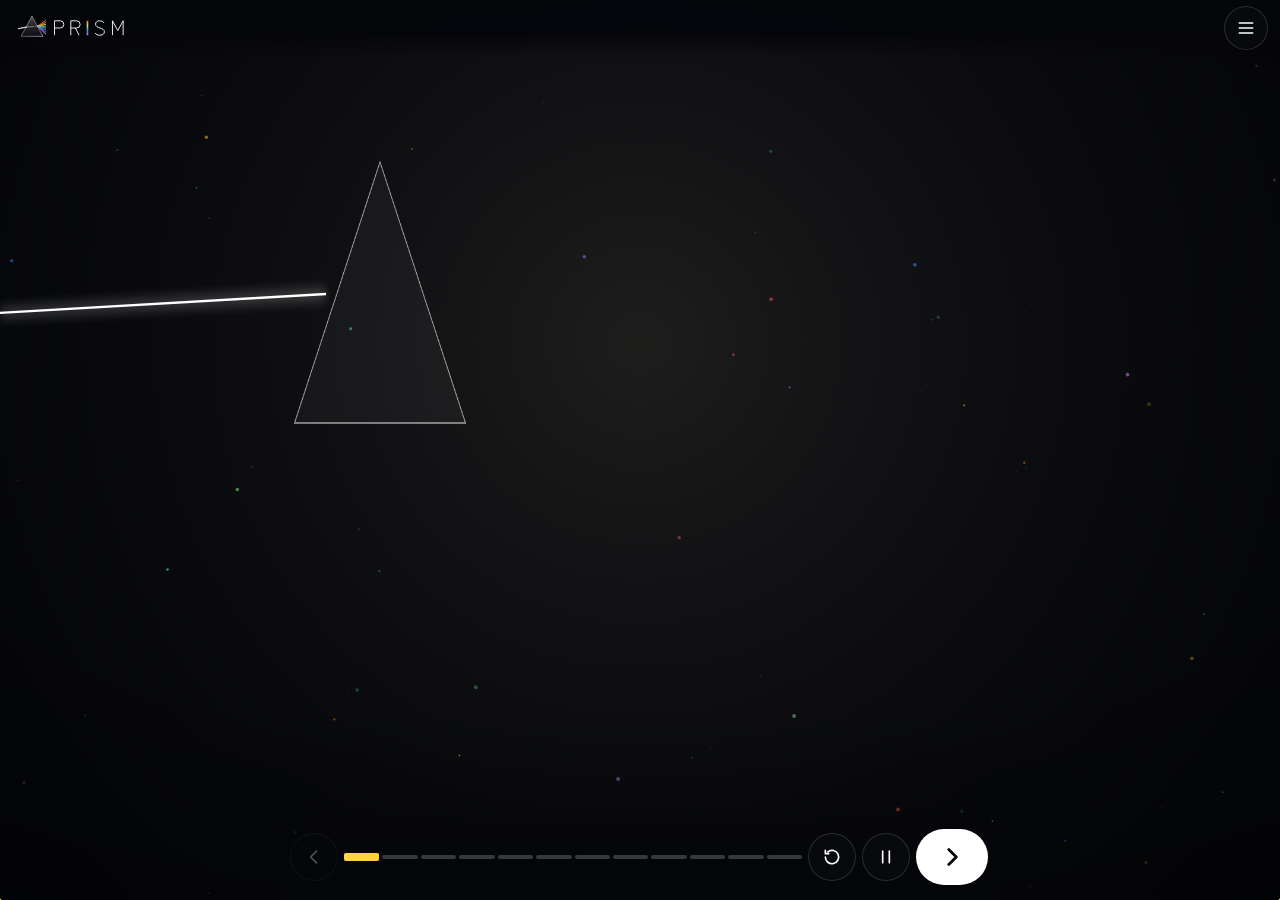
==== commit 12d05a30: "PRISM site v3: interactive film in chapters (scene engine, 12 chapters, chapter menu/replay/pause/re" ====
--- a/index.html
+++ b/index.html
@@ -3,264 +3,60 @@
 <head>
   <meta charset="utf-8">
   <meta name="viewport" content="width=device-width, initial-scale=1, viewport-fit=cover">
-  <meta name="theme-color" content="#06070b">
+  <meta name="theme-color" content="#05060a">
   <meta name="color-scheme" content="dark">
   <title>PRISM — One race. Multiple perspectives.｜競馬予想AI</title>
-  <meta name="description" content="競馬予想AI「PRISM」。8 つの能力モデルの視点を 1 つの確率にまとめる予想エンジンが、どう作られ、何がわかり、なぜこの形になったのか。検証済みの数字で紹介します。">
+  <meta name="description" content="競馬予想AI「PRISM」の物語。8つのAIの視点を1つの確率にまとめる予想エンジンが、どう生まれ、何がわかったのか。触って体験する11のシーン。">
   <meta property="og:title" content="PRISM — One race. Multiple perspectives.">
-  <meta property="og:description" content="競馬AIは、ここまで進化した。8 つの視点で 1 つのレースを読む予想エンジン PRISM の仕組みと検証。">
+  <meta property="og:description" content="競馬AIは、ここまで進化した。触って体験する、予想エンジン PRISM の物語。">
   <meta property="og:type" content="website">
-  <meta property="og:image" content="assets/og.png">
+  <meta property="og:image" content="https://wata9857-ops.github.io/prism/assets/og.png">
   <meta name="twitter:card" content="summary_large_image">
   <meta http-equiv="Content-Security-Policy" content="default-src 'self'; script-src 'self'; style-src 'self' 'unsafe-inline'; img-src 'self' data:; connect-src 'self'; font-src 'self'; base-uri 'self'; form-action 'none'">
   <meta name="referrer" content="strict-origin-when-cross-origin">
   <link rel="icon" href="assets/favicon.svg" type="image/svg+xml">
-  <link rel="stylesheet" href="css/prism.css?v=1">
+  <link rel="stylesheet" href="css/prism.css?v=5">
 </head>
 <body>
-  <!-- ===== Opening ===== -->
-  <div id="opening" aria-hidden="true">
-    <canvas id="op-canvas"></canvas>
-    <div class="op-title">
-      <img class="op-word" id="op-word" src="assets/wordmark.svg" alt="PRISM" width="560" height="145">
-      <div class="op-tag" id="op-tag"><b>One race.</b> Multiple perspectives.</div>
+  <canvas id="bg" aria-hidden="true"></canvas>
+  <div class="vignette" aria-hidden="true"></div>
+
+  <header class="hud">
+    <button class="brand" id="brand" type="button" aria-label="目次を開く"><img src="assets/mark.svg" alt="" width="28" height="28"><img src="assets/wordmark.svg" alt="PRISM" width="70" height="18"></button>
+    <span class="chip-ch" id="chip"></span>
+    <button class="iconbtn" id="b-menu" type="button" aria-label="目次"><svg viewBox="0 0 24 24"><path d="M4 6h16M4 12h16M4 18h16"/></svg></button>
+  </header>
+
+  <main id="stage"></main>
+  <p class="sr" id="live" aria-live="polite"></p>
+  <p class="hint" id="hint" aria-live="polite"></p>
+
+  <nav class="bar" id="bar" aria-label="シーンの操作">
+    <button class="iconbtn" id="b-prev" type="button" aria-label="前のシーン"><svg viewBox="0 0 24 24"><path d="M15 5l-7 7 7 7"/></svg></button>
+    <div class="prog" id="prog" role="group" aria-label="章"></div>
+    <button class="iconbtn" id="b-replay" type="button" aria-label="このシーンをもう一度"><svg viewBox="0 0 24 24"><path d="M4 12a8 8 0 1 0 3-6.2M4 4v4h4"/></svg></button>
+    <button class="iconbtn" id="b-pause" type="button" aria-label="一時停止"><svg viewBox="0 0 24 24"><path d="M8 5v14M16 5v14"/></svg></button>
+    <button class="nextbtn" id="b-next" type="button" aria-label="次のシーン"><svg viewBox="0 0 24 24"><path d="M9 5l7 7-7 7"/></svg></button>
+  </nav>
+
+  <div class="menu" id="menu" role="dialog" aria-modal="true" aria-labelledby="menu-h" aria-hidden="true">
+    <div class="menu-head"><h2 id="menu-h">目次</h2><button class="iconbtn" id="menu-close" type="button" aria-label="閉じる"><svg viewBox="0 0 24 24"><path d="M6 6l12 12M18 6L6 18"/></svg></button></div>
+    <div class="menu-grid" id="menu-grid"></div>
+    <div class="menu-foot">
+      <button class="btn" type="button" id="m-restart">最初から</button>
+      <label><input type="checkbox" id="m-auto"> 章の扉を自動で進める</label>
+      <a class="btn" href="https://wata9857-ops.github.io/jra-ai-analytics-web/" rel="noopener">予想サイトへ ↗</a>
     </div>
   </div>
-  <button class="skip" id="skip" type="button">スキップ ›</button>
 
-  <div class="bar" aria-hidden="true"><i id="progress"></i></div>
-  <header class="top" id="top">
-    <a class="logo" href="#hero" aria-label="PRISM トップへ">
-      <img src="assets/mark.svg" alt="" width="30" height="30"><img src="assets/wordmark.svg" alt="PRISM" width="78" height="20">
-    </a>
-    <a class="top-cta" href="https://wata9857-ops.github.io/jra-ai-analytics-web/" rel="noopener">予想サイトへ ›</a>
-  </header>
-  <nav class="dots" id="dots" aria-label="章"></nav>
+  <div class="scrim" id="scrim"></div>
+  <aside class="sheet" id="sheet" role="dialog" aria-modal="true" aria-labelledby="sheet-title" aria-hidden="true">
+    <div class="grip" aria-hidden="true"></div>
+    <div class="sheet-head"><h3 id="sheet-title"></h3><button class="iconbtn" id="sheet-close" type="button" aria-label="閉じる"><svg viewBox="0 0 24 24"><path d="M6 6l12 12M18 6L6 18"/></svg></button></div>
+    <div id="sheet-body"></div>
+  </aside>
 
-  <main id="main">
-    <!-- ===== Hero ===== -->
-    <section id="hero" class="ch" data-title="PRISM">
-      <canvas class="beam" id="hero-canvas" aria-hidden="true"></canvas>
-      <div class="wrap">
-        <img class="hero-mark" src="assets/mark.svg" alt="" width="180" height="180"><h1 class="hero-word"><img src="assets/wordmark.svg" alt="PRISM" width="640" height="166"></h1>
-        <p class="hero-tag">ONE RACE. MULTIPLE PERSPECTIVES.</p>
-        <p class="hero-sub">ひとつのレースを、8 つの視点で。<span>白い光がプリズムで虹に分かれるように。<br>過去 30 年分のレースを、性質の違う 8 つの AI が別々の角度から読み、ひとつの確率にまとめます。</span></p>
-        <a class="scrollcue" href="#question">SCROLL<i></i></a>
-      </div>
-    </section>
-
-    <!-- ===== Question ===== -->
-    <section id="question" class="ch" data-title="問い">
-      <div class="wrap kin" id="kin">
-        <span class="row">1番人気は、</span>
-        <span class="row">どれくらい勝つのか。</span>
-        <span class="row"><span class="big num" id="fav-win">33%</span></span>
-        <span class="row">残りの 67% を、どう読むか。</span>
-        <small class="row">2021〜2026年・新馬戦を除く全平地レースで、1番人気が勝った割合。市場（オッズ）は、それだけで強い予想です。</small>
-      </div>
-    </section>
-
-    <!-- ===== History ===== -->
-    <section id="history" class="ch" data-title="歩み">
-      <div class="wrap">
-        <span class="kicker">Chapter 1 · History</span>
-        <h2 class="h reveal">作っては、<em>確かめる。</em><br>その繰り返しで、ここまで来た。</h2>
-        <p class="lead reveal">うまくいかなかった試みも、すべて記録に残しています。PRISM は「良さそうに見える」ではなく、<b>学習に使っていない年で確かめた結果</b>だけを積み重ねた形です。</p>
-        <div class="tl reveal">
-          <div class="tl-track" id="tl-track" role="tablist" aria-label="開発の歩み"></div>
-          <div class="tl-panel card" id="tl-panel" role="tabpanel" aria-live="polite"></div>
-          <div class="tl-nav"><button class="btn" id="tl-prev" type="button">‹ 前へ</button><button class="btn" id="tl-next" type="button">次へ ›</button></div>
-        </div>
-      </div>
-    </section>
-
-    <!-- ===== How it works ===== -->
-    <section id="how" class="ch" data-title="仕組み">
-      <div class="wrap">
-        <span class="kicker">Chapter 2 · Architecture</span>
-        <h2 class="h reveal">データから買い目まで、<br><em class="cool">10 の工程。</em></h2>
-        <p class="lead reveal">それぞれの工程で、何をしているのか。押して確かめてください。</p>
-        <div class="pipe reveal">
-          <ul class="pipe-list" id="pipe-list" role="tablist" aria-label="処理の工程"></ul>
-          <div class="pipe-view card" id="pipe-view" role="tabpanel" aria-live="polite"></div>
-        </div>
-      </div>
-    </section>
-
-    <!-- ===== Features ===== -->
-    <section id="features" class="ch" data-title="44の視点">
-      <div class="wrap">
-        <span class="kicker">Chapter 3 · Features</span>
-        <h2 class="h reveal">「この馬は、<em>この条件で</em>どうか」を<br>44 の数字で表す。</h2>
-        <p class="lead reveal">v52 で加えたのは、レースの条件ごとの適性です。どのグループが本当に効いているかは、<b>そのグループだけを外して学習し直す</b>実験（アブレーション）で確かめました。棒が長いほど、外したときに予想が悪くなった＝ほかでは代わりがきかない情報です。</p>
-        <div class="seg reveal" role="group" aria-label="指標の切り替え" id="feat-metric">
-          <button type="button" aria-pressed="true" data-m="d_order">1〜3着の並び</button>
-          <button type="button" aria-pressed="false" data-m="d_win">勝ち馬</button>
-        </div>
-        <div class="feat-groups reveal" id="feat-groups"></div>
-        <div class="grid2 feat-detail">
-          <div class="card reveal" id="feat-info"></div>
-          <div class="card reveal">
-            <h3>効いていた特徴量 トップ 10</h3>
-            <p class="note">その特徴量だけをレースの間でシャッフルしたとき、予想がどれだけ悪くなったか（大きいほど重要）。</p>
-            <div class="hbars" id="perm-bars"></div>
-          </div>
-        </div>
-        <div class="card reveal dist-demo" style="margin-top:28px">
-          <div style="display:flex;justify-content:space-between;align-items:center;gap:10px;flex-wrap:wrap">
-            <h3 style="margin:0">体験：距離が近い過去のレースほど重く見る</h3><span class="tag sim">簡略化した例</span>
-          </div>
-          <p class="note">ある馬の過去 6 走のスピード指数（架空の値）。今回の距離を動かすと、距離の近いレースほど重く（濃く）数えられ、「この距離での実力」が変わります。PRISM はこれを距離・馬場・コースごとに計算しています。</p>
-          <div class="grid2" style="align-items:center">
-            <svg class="chart" id="dist-svg" viewBox="0 0 520 220" role="img" aria-label="過去走の距離とスピード指数"></svg>
-            <div>
-              <label for="dist-range" class="note">今回のレースの距離：<b id="dist-val" class="num">2000m</b></label>
-              <input type="range" id="dist-range" min="1000" max="3600" step="100" value="2000">
-              <div style="display:flex;gap:28px;margin-top:16px;flex-wrap:wrap">
-                <div><div class="note">全体の平均</div><div class="big-num num" id="dist-avg">—</div></div>
-                <div><div class="note">この距離での実力</div><div class="big-num num" id="dist-w" style="color:var(--c3)">—</div></div>
-              </div>
-            </div>
-          </div>
-        </div>
-      </div>
-    </section>
-
-    <!-- ===== Ensemble ===== -->
-    <section id="ensemble" class="ch" data-title="合成">
-      <div class="wrap">
-        <span class="kicker">Chapter 4 · Ensemble</span>
-        <h2 class="h reveal">8 つの視点を、<br><em>ひとつの確率に。</em></h2>
-        <p class="lead reveal">着順全体を学ぶモデル、3 着以内を見分けるモデル、クラスや距離に特化したモデル──。性質の違う 8 つの能力モデルの評価を、<b>過去 4 年で 1〜3 着の並びを最もよく説明できた重み</b>で合成し、最後に市場（オッズ）の情報を合わせます。</p>
-        <div class="card reveal beams" style="margin-top:28px"><svg id="beams-svg" viewBox="0 0 900 300" role="img" aria-label="8 つのモデルの評価を合成する図"></svg>
-          <div class="legend" id="beams-legend"></div></div>
-        <div class="card reveal" style="margin-top:28px">
-          <div style="display:flex;justify-content:space-between;align-items:center;gap:10px;flex-wrap:wrap">
-            <h3 style="margin:0" id="ex-title">実際のレース</h3><span class="tag real">実際の予測（学習に使っていない年）</span>
-          </div>
-          <p class="note">各モデルの勝率を切り替えて比べてください。並びは実際の着順です。</p>
-          <div class="layers seg" id="ex-layers" role="group" aria-label="表示する確率"></div>
-          <div class="race-bars" id="ex-bars"></div>
-          <div class="tickets" id="ex-tickets"></div>
-          <p class="note" id="ex-note"></p>
-        </div>
-      </div>
-    </section>
-
-    <!-- ===== Value ===== -->
-    <section id="value" class="ch" data-title="勝率と妙味">
-      <div class="wrap">
-        <span class="kicker">Chapter 5 · Value</span>
-        <h2 class="h reveal">「いちばん勝ちそう」は、<br><em>いちばんお得</em>とは限らない。</h2>
-        <p class="lead reveal">100 円が平均でいくらになって戻るか（期待値）は、<b>勝つ確率 × オッズ</b>で決まります。勝率が高くても、オッズが低すぎれば損になります。下の 3 頭のオッズを動かしてみてください。</p>
-        <div class="value-grid reveal" id="value-grid"></div>
-        <p class="note reveal" style="margin-top:14px"><span class="tag sim">簡略化した例</span>　勝率は架空の値で、最初のオッズは払戻率を差し引いた市場の値付けを想定しています（3 頭とも 100 円を下回ります）。オッズが「損益の分かれ目」を超えたときだけ、期待値は 100 円を超えます。実際の馬券は払戻率（約 75〜80%）が差し引かれるため、期待値が 1.0 を超える買い目は、AI と市場の評価がはっきり違うときにしか現れません。PRISM はさらに、過去に同じ条件の買い目が実際にどれだけ戻ったかで期待値を補正（較正）しています。</p>
-      </div>
-    </section>
-
-    <!-- ===== Accuracy ===== -->
-    <section id="accuracy" class="ch" data-title="精度">
-      <div class="wrap">
-        <span class="kicker">Chapter 6 · Accuracy</span>
-        <h2 class="h reveal">予想は、<em>確かに良くなった。</em><br>でも、それだけでは足りなかった。</h2>
-        <div class="grid2" style="margin-top:30px">
-          <div class="card reveal">
-            <h3>1 位の予想が食い違ったとき、勝ったのは？</h3>
-            <p class="note" id="duel-note"></p>
-            <div class="duel" id="duel"></div>
-          </div>
-          <div class="card reveal">
-            <h3>工程ごとの改善（オッズを使わない予想）</h3>
-            <p class="note">勝ち馬の対数損失（小さいほど良い）。どの改善も、学習に使っていない年で確認しています。</p>
-            <div class="seg" role="group" aria-label="期間" id="step-per"><button type="button" aria-pressed="false" data-p="dev">選択期間 2016〜20</button><button type="button" aria-pressed="true" data-p="test">検証期間 2021〜26</button></div>
-            <svg class="chart" id="step-svg" viewBox="0 0 520 240" role="img" aria-label="工程ごとの精度の改善"></svg>
-          </div>
-        </div>
-        <div class="grid2" style="margin-top:28px">
-          <div class="card reveal">
-            <h3>市場（オッズ）にどれだけ勝てたか</h3>
-            <p class="note">AI と市場を合わせた確率が、市場だけの確率より勝ち馬をどれだけよく当てたか（2021〜2026年。左に長いほど良い）。</p>
-            <svg class="chart" id="mkt-svg" viewBox="0 0 520 200" role="img" aria-label="市場との差"></svg>
-            <p class="note" id="mkt-note"></p>
-          </div>
-          <div class="card reveal">
-            <h3>精度が上がったのに、回収率が下がった理由</h3>
-            <p class="note">AI推奨（2021〜2026年）の回収率を、「市場と合わせた確率」と「AI だけの確率」の出どころを入れ替えて計算した表。行（市場と合わせた確率）で結果がほぼ決まります。</p>
-            <div class="heat" id="heat"></div>
-            <p class="note" id="heat-note" style="margin-top:12px"></p>
-          </div>
-        </div>
-      </div>
-    </section>
-
-    <!-- ===== ROI ===== -->
-    <section id="roi" class="ch" data-title="成績">
-      <div class="wrap">
-        <span class="kicker">Chapter 7 · Results</span>
-        <h2 class="h reveal">4 つの買い方の、<br><em>検証成績。</em></h2>
-        <p class="lead reveal" id="roi-lead"></p>
-        <div class="kpis reveal" id="kpis" role="group" aria-label="買い方の選択"></div>
-        <div class="card reveal">
-          <div style="display:flex;justify-content:space-between;align-items:center;gap:10px;flex-wrap:wrap">
-            <h3 style="margin:0" id="yr-title">年ごとの回収率</h3>
-            <div class="legend" style="margin:0"><span><i style="background:var(--c3)"></i>PRISM</span><span><i style="background:#58607a"></i>以前のモデル（v33）</span></div>
-          </div>
-          <svg class="chart" id="yr-svg" viewBox="0 0 900 300" role="img" aria-label="年ごとの回収率"></svg>
-          <p class="note" id="yr-note"></p>
-        </div>
-        <div class="cats" style="margin-top:28px">
-          <div class="card reveal"><h3>クラス別（AI推奨・2021〜26年）</h3><svg class="chart" id="cls-svg" viewBox="0 0 440 240" role="img" aria-label="クラス別の回収率"></svg></div>
-          <div class="card reveal"><h3>距離別（AI推奨・2021〜26年）</h3><svg class="chart" id="dst-svg" viewBox="0 0 440 240" role="img" aria-label="距離別の回収率"></svg></div>
-        </div>
-        <p class="note reveal" style="margin-top:12px">クラス別・距離別は新馬戦を含む全レースで集計しています（新馬戦の不振が、成績の表示から外した理由のひとつです）。レース数が少ない区分ほど、数字は偶然で大きく動きます。</p>
-      </div>
-    </section>
-
-    <!-- ===== G1/G2 ===== -->
-    <section id="g1g2" class="ch" data-title="G1・G2">
-      <div class="wrap">
-        <span class="kicker">Chapter 8 · Big races</span>
-        <h2 class="h reveal">G1・G2 で 69%。<br><em class="cool">それは「弱点」なのか。</em></h2>
-        <div class="grid2" style="margin-top:28px">
-          <div class="reveal">
-            <p class="lead" id="g1-lead"></p>
-            <div class="facts" id="g1-facts"></div>
-          </div>
-          <div class="card reveal">
-            <h3>偶然でも、69% はよく起きる</h3>
-            <p class="note" id="hist-note"></p>
-            <svg class="chart" id="hist-svg" viewBox="0 0 520 240" role="img" aria-label="無作為に選んだレースの回収率の分布"></svg>
-          </div>
-        </div>
-      </div>
-    </section>
-
-    <!-- ===== Honest ===== -->
-    <section id="honest" class="ch" data-title="正直に">
-      <div class="wrap">
-        <span class="kicker">Chapter 9 · Honesty</span>
-        <h2 class="h reveal">数字の、<em>読み方。</em></h2>
-        <p class="lead reveal">PRISM は利益を約束しません。検証の数字を正しく読むために、知っておいてほしいことです。</p>
-        <div class="caveats" id="caveats"></div>
-      </div>
-    </section>
-
-    <section id="end" class="ch" data-title="おわりに">
-      <div class="wrap">
-        <p class="hero-tag">ONE RACE. MULTIPLE PERSPECTIVES.</p>
-        <h2 class="h">競馬AIは、ここまで進化した。</h2>
-        <p class="lead" style="margin-inline:auto">PRISM の予想と、レースごとの答え合わせは予想サイトで公開しています。</p>
-        <p style="margin-top:28px"><a class="btn primary" href="https://wata9857-ops.github.io/jra-ai-analytics-web/" rel="noopener">PRISM の予想を見る ›</a></p>
-      </div>
-    </section>
-  </main>
-  <footer class="foot">
-    <div class="wrap">
-      PRISM は過去のデータから確率を推定する予想エンジンです。表示している成績は過去の検証であり、将来の利益を保証するものではありません。<br>
-      馬券は 20 歳以上の方が、ご自身の判断で余裕資金の範囲でお楽しみください。JRA の公式サイトではありません。<br>
-      <span id="gen"></span>
-    </div>
-  </footer>
-  <script src="js/prism.js?v=1" type="module"></script>
+  <noscript><p style="padding:80px 20px;text-align:center">PRISM の紹介は JavaScript を使います。予想サイトは <a href="https://wata9857-ops.github.io/jra-ai-analytics-web/">こちら</a>。</p></noscript>
+  <script src="js/main.js?v=5" type="module"></script>
 </body>
 </html>
--- a/css/prism.css
+++ b/css/prism.css
@@ -1,266 +1,327 @@
-/* PRISM — One race. Multiple perspectives.  (presentation site) */
+/* PRISM — an interactive film in chapters. Mobile-first. */
 :root {
-  --bg: #06070b;
-  --bg2: #0c0f16;
-  --card: #121621;
-  --line: #222838;
-  --text: #f1f3f8;
-  --muted: #9aa3b4;
-  --dim: #6b7385;
-  --white: #ffffff;
-  /* 8 perspectives: v52 x5 (warm), v33 x3 (cool) */
-  --c1: #ff5a5f; --c2: #ff9f1c; --c3: #ffd23f; --c4: #7be495; --c5: #2ec4b6;
-  --c6: #3a86ff; --c7: #8b5cf6; --c8: #d08cff;
-  --market: #c9ced8;
+  --bg: #05060a;
+  --ink: #ffffff;
+  --text: #e9ecf3;
+  --sub: #c3c9d6;
+  --mute: #8d95a7;
+  --line: rgba(255, 255, 255, .14);
+  --glass: rgba(255, 255, 255, .06);
+  --glass2: rgba(255, 255, 255, .1);
+  --c1: #ff5a5f; --c2: #ff9f1c; --c3: #ffd23f; --c4: #7be495; --c5: #2ec4b6; --c6: #3a86ff; --c7: #8b5cf6; --c8: #d08cff;
   --good: #7be495;
-  --warn: #ffb24a;
-  --r: 18px;
-  --maxw: 1140px;
+  --accent: #ffd23f;
+  --spec: linear-gradient(90deg, var(--c1), var(--c2), var(--c3), var(--c4), var(--c5), var(--c6), var(--c7), var(--c8));
   --font: "Hiragino Sans", "Hiragino Kaku Gothic ProN", "Noto Sans JP", "Yu Gothic UI", "Meiryo", system-ui, sans-serif;
-  --mono: "SF Mono", "Cascadia Mono", "Consolas", ui-monospace, monospace;
+  --bar-h: 76px;
+  --top-h: 56px;
+  --safe-b: env(safe-area-inset-bottom, 0px);
+  --safe-t: env(safe-area-inset-top, 0px);
 }
-* { box-sizing: border-box; }
-html { scroll-behavior: smooth; -webkit-text-size-adjust: 100%; }
-body { margin: 0; background: var(--bg); color: var(--text); font-family: var(--font); line-height: 1.75; letter-spacing: .02em;
-  -webkit-font-smoothing: antialiased; overflow-x: hidden; }
+* { box-sizing: border-box; -webkit-tap-highlight-color: transparent; }
+html, body { margin: 0; height: 100%; background: var(--bg); color: var(--text); font-family: var(--font); overflow: hidden; overscroll-behavior: none; }
+body { -webkit-font-smoothing: antialiased; touch-action: manipulation; }
+button { font: inherit; color: inherit; cursor: pointer; }
 img, svg, canvas { display: block; max-width: 100%; }
 a { color: inherit; }
-button { font: inherit; color: inherit; }
-:focus-visible { outline: 2px solid var(--c3); outline-offset: 3px; border-radius: 6px; }
+:focus-visible { outline: 3px solid var(--accent); outline-offset: 3px; border-radius: 10px; }
 .num { font-variant-numeric: tabular-nums; font-feature-settings: "tnum"; }
 .sr { position: absolute; width: 1px; height: 1px; overflow: hidden; clip: rect(0 0 0 0); white-space: nowrap; }
-.wrap { width: min(var(--maxw), 100% - 40px); margin-inline: auto; }
-
-/* ---------------- opening ---------------- */
-#opening { position: fixed; inset: 0; z-index: 100; background: var(--bg); display: grid; place-items: center; transition: opacity .9s ease, visibility .9s; }
-#opening.done { opacity: 0; visibility: hidden; pointer-events: none; }
-#opening canvas { position: absolute; inset: 0; width: 100%; height: 100%; }
-.op-title { position: relative; text-align: center; pointer-events: none; }
-.op-word { width: min(560px, 72vw); height: auto; margin: 0 auto; opacity: 0; }
-.op-tag { margin-top: 22px; font-size: clamp(14px, 2.2vw, 20px); letter-spacing: .24em; color: var(--muted); opacity: 0; }
-.op-tag b { color: var(--text); font-weight: 600; }
-.op-word.on { animation: wordIn 1.6s cubic-bezier(.2, .7, .1, 1) forwards; }
-.op-tag.on { animation: fadeUp 1.1s .5s ease forwards; }
-@keyframes wordIn { from { opacity: 0; transform: scale(1.18); filter: blur(12px); } to { opacity: 1; transform: none; filter: blur(0); } }
-@keyframes fadeUp { from { opacity: 0; transform: translateY(14px); } to { opacity: 1; transform: none; } }
-.skip { position: fixed; top: 16px; right: 16px; z-index: 101; background: rgba(255, 255, 255, .08); border: 1px solid rgba(255, 255, 255, .18); color: var(--text);
-  border-radius: 999px; padding: 8px 16px; font-size: 13px; letter-spacing: .1em; cursor: pointer; backdrop-filter: blur(6px); }
-.skip:hover { background: rgba(255, 255, 255, .16); }
-#opening.done ~ .skip, .skip.gone { display: none; }
-
-/* ---------------- top bar / chapter nav ---------------- */
-.bar { position: fixed; top: 0; left: 0; right: 0; height: 3px; z-index: 50; background: transparent; }
-.bar i { display: block; height: 100%; width: 0; background: linear-gradient(90deg, var(--c1), var(--c3), var(--c5), var(--c6), var(--c8)); }
-.top { position: fixed; top: 0; left: 0; right: 0; z-index: 40; display: flex; align-items: center; justify-content: space-between; gap: 12px;
-  padding: 12px 20px; background: linear-gradient(var(--bg) 40%, transparent); transition: transform .35s ease; }
-.top.hide { transform: translateY(-110%); }
-.logo { display: flex; align-items: center; gap: 10px; text-decoration: none; font-weight: 300; letter-spacing: .3em; font-size: 15px; }
-.logo img:first-child { width: 30px; height: 30px; }
-.logo img + img { width: 78px; height: auto; }
-.top-cta { text-decoration: none; font-size: 13px; padding: 7px 14px; border-radius: 999px; border: 1px solid var(--line); color: var(--muted); }
-.top-cta:hover { color: var(--text); border-color: var(--muted); }
-.dots { position: fixed; right: 18px; top: 50%; transform: translateY(-50%); z-index: 40; display: flex; flex-direction: column; gap: 12px; }
-.dots a { position: relative; display: block; width: 10px; height: 10px; border-radius: 50%; background: var(--line); transition: background .3s, transform .3s; }
-.dots a.on { background: var(--text); transform: scale(1.35); }
-.dots a span { position: absolute; right: 20px; top: 50%; transform: translateY(-50%); white-space: nowrap; font-size: 12px; color: var(--muted);
-  opacity: 0; transition: opacity .2s; pointer-events: none; background: var(--bg2); padding: 2px 8px; border-radius: 6px; }
-.dots a:hover span, .dots a:focus-visible span { opacity: 1; }
-@media (max-width: 860px) { .dots { display: none; } }
-
-/* ---------------- sections ---------------- */
-section.ch { position: relative; padding: clamp(90px, 14vh, 150px) 0; }
-.kicker { display: inline-flex; align-items: center; gap: 10px; font-size: 12px; letter-spacing: .32em; color: var(--muted); text-transform: uppercase; }
-.kicker::before { content: ""; width: 28px; height: 1px; background: currentColor; }
-h2.h { font-size: clamp(30px, 5.4vw, 60px); line-height: 1.22; letter-spacing: .02em; margin: 16px 0 18px; font-weight: 800; }
-h2.h em { font-style: normal; background: linear-gradient(90deg, var(--c2), var(--c3)); -webkit-background-clip: text; background-clip: text; color: transparent; }
-h2.h em.cool { background-image: linear-gradient(90deg, var(--c5), var(--c6)); }
-.lead { font-size: clamp(16px, 2vw, 19px); color: var(--muted); max-width: 40em; }
-.lead b { color: var(--text); font-weight: 600; }
-h3 { font-size: 20px; margin: 0 0 8px; }
-.note { font-size: 13px; color: var(--dim); line-height: 1.7; }
-.note b { color: var(--muted); }
-.tag { display: inline-block; font-size: 11px; letter-spacing: .12em; padding: 2px 9px; border-radius: 999px; border: 1px solid var(--line); color: var(--muted); }
-.tag.sim { border-color: rgba(255, 178, 74, .5); color: var(--warn); }
-.tag.real { border-color: rgba(123, 228, 149, .45); color: var(--good); }
-.grid2 { display: grid; grid-template-columns: 1fr 1fr; gap: 28px; align-items: start; }
-@media (max-width: 860px) { .grid2 { grid-template-columns: 1fr; } }
-.card { background: var(--card); border: 1px solid var(--line); border-radius: var(--r); padding: 24px; }
-.reveal { opacity: 0; transform: translateY(26px); transition: opacity .9s ease, transform .9s cubic-bezier(.2, .7, .1, 1); }
-.reveal.in { opacity: 1; transform: none; }
-
-/* ---------------- hero ---------------- */
-#hero { min-height: 100svh; display: grid; place-items: center; text-align: center; padding: 120px 0 80px; overflow: hidden; }
-#hero .beam { position: absolute; inset: 0; width: 100%; height: 100%; z-index: 0; opacity: .55; pointer-events: none; }
-#hero .wrap { position: relative; z-index: 1; }
-.hero-mark { width: clamp(110px, 16vw, 180px); height: auto; margin: 0 auto 18px; filter: drop-shadow(0 0 28px rgba(255, 255, 255, .12)); }
-.hero-word { margin: 0; }
-.hero-word img { width: min(640px, 82vw); height: auto; margin: 0 auto; }
-.hero-tag { margin-top: 20px; letter-spacing: .26em; color: var(--muted); font-size: clamp(13px, 2vw, 18px); }
-.hero-sub { margin: 34px auto 0; font-size: clamp(18px, 2.6vw, 26px); font-weight: 700; line-height: 1.6; }
-.hero-sub span { display: block; font-size: .7em; font-weight: 400; color: var(--muted); margin-top: 6px; }
-.scrollcue { margin-top: 56px; display: inline-flex; flex-direction: column; align-items: center; gap: 8px; color: var(--dim); font-size: 12px; letter-spacing: .3em; text-decoration: none; }
-.scrollcue i { width: 1px; height: 46px; background: linear-gradient(var(--muted), transparent); animation: cue 2s infinite; }
-@keyframes cue { 0% { transform: scaleY(0); transform-origin: top; } 50% { transform: scaleY(1); transform-origin: top; } 51% { transform-origin: bottom; } 100% { transform: scaleY(0); transform-origin: bottom; } }
-
-/* ---------------- question (kinetic) ---------------- */
-#question { min-height: 90vh; display: grid; place-items: center; text-align: center; }
-.kin { font-size: clamp(28px, 6vw, 72px); font-weight: 800; line-height: 1.3; }
-.kin .row { display: block; opacity: .08; transition: opacity .6s ease, transform .6s ease; transform: translateY(10px); }
-.kin .row.on { opacity: 1; transform: none; }
-.kin .big { font-size: 1.5em; background: linear-gradient(90deg, var(--c5), var(--c6)); -webkit-background-clip: text; background-clip: text; color: transparent; }
-.kin small { display: block; font-size: 14px; font-weight: 400; color: var(--dim); margin-top: 16px; letter-spacing: .05em; }
-
-/* ---------------- timeline ---------------- */
-.tl { margin-top: 40px; }
-.tl-track { display: flex; gap: 0; overflow-x: auto; scroll-snap-type: x mandatory; padding: 26px 4px 18px; scrollbar-width: thin; position: relative; }
-.tl-track::-webkit-scrollbar { height: 6px; }
-.tl-track::-webkit-scrollbar-thumb { background: var(--line); border-radius: 3px; }
-.tl-node { flex: 0 0 auto; scroll-snap-align: center; width: 132px; text-align: left; background: none; border: 0; padding: 0 10px 0 0; cursor: pointer; position: relative;
-  display: flex; flex-direction: column; align-items: flex-start; justify-content: flex-start; }
-.tl-node::before { content: ""; position: absolute; left: 0; right: 0; top: 7px; height: 1px; background: var(--line); }
-.tl-node .dot { position: relative; display: block; width: 15px; height: 15px; border-radius: 50%; background: var(--bg); border: 2px solid var(--dim); transition: all .3s; }
-.tl-node.key .dot { border-color: var(--c3); }
-.tl-node.prism .dot { border-color: transparent; background: conic-gradient(var(--c1), var(--c2), var(--c3), var(--c4), var(--c5), var(--c6), var(--c7), var(--c8), var(--c1)); }
-.tl-node.on .dot { transform: scale(1.5); background: var(--text); border-color: var(--text); }
-.tl-node .v { display: block; margin-top: 12px; font-weight: 800; font-size: 17px; }
-.tl-node .d { display: block; font-size: 11px; color: var(--dim); letter-spacing: .06em; }
-.tl-node .t { display: block; font-size: 12px; color: var(--muted); line-height: 1.5; margin-top: 4px; }
-.tl-panel { margin-top: 20px; display: grid; grid-template-columns: 1.1fr .9fr; gap: 28px; min-height: 250px; }
-@media (max-width: 860px) { .tl-panel { grid-template-columns: 1fr; } }
-.tl-panel h3 { font-size: 26px; }
-.tl-panel .phase { font-size: 12px; letter-spacing: .2em; color: var(--dim); }
-.tl-panel .found { border-left: 3px solid var(--c3); padding-left: 14px; margin-top: 14px; color: var(--text); }
-.tl-stat { font-size: clamp(40px, 6vw, 64px); font-weight: 800; line-height: 1.1; }
-.tl-stat small { font-size: 15px; color: var(--muted); font-weight: 400; display: block; margin-top: 6px; }
-.tl-nav { display: flex; gap: 10px; margin-top: 18px; }
-.btn { display: inline-flex; align-items: center; gap: 8px; border: 1px solid var(--line); background: var(--card); color: var(--text); border-radius: 999px;
-  padding: 9px 18px; font-size: 14px; cursor: pointer; text-decoration: none; transition: border-color .2s, background .2s; }
-.btn:hover { border-color: var(--muted); }
-.btn.primary { background: var(--text); color: var(--bg); border-color: var(--text); font-weight: 700; }
-.seg { display: inline-flex; background: var(--bg2); border: 1px solid var(--line); border-radius: 999px; padding: 4px; gap: 2px; flex-wrap: wrap; }
-.seg button { border: 0; background: none; padding: 7px 14px; border-radius: 999px; font-size: 13px; color: var(--muted); cursor: pointer; }
-.seg button[aria-pressed="true"] { background: var(--text); color: var(--bg); font-weight: 700; }
-
-/* ---------------- pipeline ---------------- */
-.pipe { display: grid; grid-template-columns: 320px 1fr; gap: 28px; margin-top: 40px; }
-@media (max-width: 960px) { .pipe { grid-template-columns: 1fr; } }
-.pipe-list { list-style: none; margin: 0; padding: 0; display: flex; flex-direction: column; gap: 6px; }
-.pipe-list button { width: 100%; text-align: left; display: grid; grid-template-columns: 34px 1fr; align-items: center; gap: 8px; background: none; border: 1px solid transparent;
-  border-radius: 12px; padding: 10px 12px; cursor: pointer; color: var(--muted); transition: all .25s; }
-.pipe-list button .n { font-family: var(--mono); font-size: 12px; color: var(--dim); }
-.pipe-list button[aria-selected="true"] { background: var(--card); border-color: var(--line); color: var(--text); }
-.pipe-list button[aria-selected="true"] .n { color: var(--c3); }
-@media (max-width: 960px) { .pipe-list { flex-direction: row; overflow-x: auto; scroll-snap-type: x mandatory; } .pipe-list li { flex: 0 0 auto; scroll-snap-align: start; } .pipe-list button { width: auto; white-space: nowrap; } }
-.pipe-view { min-height: 420px; }
-.pipe-view .stage { font-size: 12px; letter-spacing: .2em; color: var(--dim); }
-.pipe-view h3 { font-size: 28px; margin: 6px 0 10px; }
-.pipe-viz { margin-top: 18px; background: var(--bg2); border: 1px solid var(--line); border-radius: 14px; padding: 18px; min-height: 200px; }
-.facts { display: flex; flex-wrap: wrap; gap: 10px; margin-top: 14px; }
-.fact { background: var(--bg2); border: 1px solid var(--line); border-radius: 12px; padding: 10px 14px; }
-.fact b { display: block; font-size: 22px; }
-.fact span { font-size: 12px; color: var(--muted); }
-
-/* leak slider */
-.leak { display: flex; flex-direction: column; gap: 12px; }
-.leak-row { display: flex; gap: 4px; align-items: flex-end; height: 70px; }
-.leak-row i { flex: 1; border-radius: 3px 3px 0 0; background: var(--c6); transition: background .2s, opacity .2s; }
-.leak-row i.future { background: var(--line); opacity: .6; }
-input[type="range"] { width: 100%; accent-color: var(--c3); }
-
-/* ---------------- features ---------------- */
-.feat-groups { display: grid; grid-template-columns: repeat(auto-fill, minmax(200px, 1fr)); gap: 12px; margin-top: 32px; }
-.fg { text-align: left; background: var(--card); border: 1px solid var(--line); border-radius: 14px; padding: 16px; cursor: pointer; transition: border-color .25s, transform .25s; }
-.fg:hover { transform: translateY(-2px); }
-.fg[aria-pressed="true"] { border-color: var(--fg, var(--c3)); box-shadow: 0 0 0 1px var(--fg, var(--c3)) inset; }
-.fg .nm { font-weight: 700; display: flex; justify-content: space-between; gap: 8px; }
-.fg .cnt { font-size: 12px; color: var(--dim); font-weight: 400; }
-.fg .bar2 { height: 6px; background: var(--bg2); border-radius: 3px; margin-top: 12px; overflow: hidden; }
-.fg .bar2 i { display: block; height: 100%; width: 0; background: var(--fg, var(--c3)); transition: width 1s cubic-bezier(.2, .7, .1, 1); }
-.fg .val { font-size: 12px; color: var(--muted); margin-top: 6px; }
-.feat-detail { margin-top: 18px; }
-.hbars { display: flex; flex-direction: column; gap: 8px; }
-.hb { display: grid; grid-template-columns: 1fr 120px; gap: 12px; align-items: center; font-size: 13px; }
-.hb .lab { color: var(--muted); }
-.hb .tr { height: 10px; background: var(--bg2); border-radius: 5px; overflow: hidden; }
-.hb .tr i { display: block; height: 100%; width: 0; border-radius: 5px; background: linear-gradient(90deg, var(--c5), var(--c6)); transition: width 1s cubic-bezier(.2, .7, .1, 1); }
-@media (max-width: 600px) { .hb { grid-template-columns: 1fr 80px; } }
-
-/* distance demo */
-.dist-demo svg text { fill: var(--muted); font-size: 11px; }
-.big-num { font-size: clamp(34px, 5vw, 52px); font-weight: 800; line-height: 1; }
-
-/* ---------------- ensemble ---------------- */
-.layers { display: flex; flex-wrap: wrap; gap: 8px; margin: 18px 0; }
-.race-bars { display: flex; flex-direction: column; gap: 7px; }
-.rb { display: grid; grid-template-columns: 44px 1fr 64px 62px; gap: 10px; align-items: center; font-size: 13px; }
-.rb .um { font-family: var(--mono); color: var(--muted); }
-.rb .nm { white-space: nowrap; overflow: hidden; text-overflow: ellipsis; }
-.rb .track { height: 22px; background: var(--bg2); border-radius: 6px; position: relative; overflow: hidden; grid-column: 2; }
-.rb .track i { position: absolute; left: 0; top: 0; bottom: 0; width: 0; border-radius: 6px; transition: width .8s cubic-bezier(.2, .7, .1, 1), background .5s; }
-.rb .track span { position: absolute; left: 8px; top: 50%; transform: translateY(-50%); font-size: 12px; z-index: 1; text-shadow: 0 1px 2px #000; }
-.rb .pct { text-align: right; }
-.rb .pos { text-align: center; font-weight: 800; }
-.rb .pos.p1 { color: var(--c3); }
-.rb .pos.p2 { color: #d6dae3; }
-.rb .pos.p3 { color: #d9a066; }
-.rb-head { grid-template-columns: 44px 1fr 64px 62px; font-size: 11px; color: var(--dim); }
-.tickets { margin-top: 16px; display: grid; gap: 8px; }
-.tk { display: grid; grid-template-columns: 110px 1fr; gap: 10px; font-size: 13px; padding: 10px 12px; border-radius: 10px; background: var(--bg2); border: 1px solid var(--line); }
-.tk b { color: var(--muted); font-weight: 600; }
-.beams svg { width: 100%; height: auto; }
-
-/* ---------------- value demo ---------------- */
-.value-grid { display: grid; grid-template-columns: repeat(3, 1fr); gap: 14px; margin-top: 18px; }
-@media (max-width: 760px) { .value-grid { grid-template-columns: 1fr; } }
-.vh { background: var(--bg2); border: 1px solid var(--line); border-radius: 14px; padding: 16px; }
-.vh .ev { font-size: 34px; font-weight: 800; transition: color .3s; }
-.vh .ev.plus { color: var(--good); }
-.vh label { display: block; font-size: 12px; color: var(--muted); margin-top: 10px; }
-.vh .row3 { display: flex; justify-content: space-between; font-size: 13px; }
-.meter { height: 8px; border-radius: 4px; background: var(--line); position: relative; margin-top: 10px; overflow: hidden; }
-.meter i { position: absolute; left: 0; top: 0; bottom: 0; background: var(--c6); transition: width .3s; }
-.meter .one { position: absolute; top: -3px; bottom: -3px; width: 2px; background: var(--text); left: 50%; }
-
-/* ---------------- charts ---------------- */
-.chart { width: 100%; }
-.chart text { fill: var(--muted); font-size: 11px; font-family: var(--font); }
-.chart .ax { stroke: var(--line); }
-.chart .grid { stroke: var(--line); stroke-dasharray: 2 4; }
-.chart .ref { stroke: var(--text); stroke-width: 1; stroke-dasharray: 4 4; opacity: .7; }
-.legend { display: flex; flex-wrap: wrap; gap: 14px; font-size: 12px; color: var(--muted); margin-top: 10px; }
-.legend i { display: inline-block; width: 10px; height: 10px; border-radius: 3px; margin-right: 6px; vertical-align: -1px; }
-.kpis { display: grid; grid-template-columns: repeat(4, 1fr); gap: 12px; margin: 26px 0; }
-@media (max-width: 860px) { .kpis { grid-template-columns: repeat(2, 1fr); } }
-.kpi { background: var(--card); border: 1px solid var(--line); border-radius: 16px; padding: 18px; cursor: pointer; text-align: left; transition: border-color .25s; }
-.kpi[aria-pressed="true"] { border-color: var(--text); }
-.kpi .nm { font-size: 13px; color: var(--muted); }
-.kpi .v { font-size: clamp(30px, 4vw, 44px); font-weight: 800; line-height: 1.15; margin-top: 4px; }
-.kpi .v.up { color: var(--good); }
-.kpi .s { font-size: 11px; color: var(--dim); margin-top: 4px; }
-.heat { display: grid; grid-template-columns: 120px repeat(3, 1fr); gap: 6px; font-size: 13px; }
-.heat .h { color: var(--dim); font-size: 12px; display: flex; align-items: center; }
-.heat .c { border-radius: 10px; padding: 14px 8px; text-align: center; font-weight: 800; font-size: 18px; border: 1px solid transparent; transition: transform .2s; }
-.heat .c small { display: block; font-size: 10px; font-weight: 400; opacity: .8; }
-.heat .c.cur { border-color: var(--text); }
-.heat .c.pr { box-shadow: 0 0 0 2px var(--c3) inset; }
-.duel { display: grid; grid-template-columns: 1fr 1fr; gap: 16px; margin-top: 18px; }
-.duel .side { background: var(--bg2); border: 1px solid var(--line); border-radius: 16px; padding: 18px; text-align: center; }
-.duel .pct { font-size: clamp(40px, 6vw, 64px); font-weight: 800; line-height: 1.1; }
-.duel .side.win .pct { background: linear-gradient(90deg, var(--c2), var(--c3)); -webkit-background-clip: text; background-clip: text; color: transparent; }
-.cats { display: grid; grid-template-columns: 1fr 1fr; gap: 24px; }
-@media (max-width: 760px) { .cats { grid-template-columns: 1fr; } }
-
-/* ---------------- honest / end ---------------- */
-.caveats { display: grid; grid-template-columns: repeat(auto-fit, minmax(240px, 1fr)); gap: 14px; margin-top: 30px; }
-.cv { background: var(--card); border: 1px solid var(--line); border-radius: 16px; padding: 20px; }
-.cv .ic { font-size: 22px; }
-.cv h3 { font-size: 16px; margin-top: 8px; }
-.cv p { font-size: 14px; color: var(--muted); margin: 0; }
-#end { text-align: center; min-height: 80vh; display: grid; place-items: center; }
-.foot { border-top: 1px solid var(--line); padding: 30px 0 50px; font-size: 12px; color: var(--dim); text-align: center; line-height: 1.9; }
-
+
+/* ---------- ambient background ---------- */
+#bg { position: fixed; inset: 0; width: 100%; height: 100%; z-index: 0; pointer-events: none; }
+.vignette { position: fixed; inset: 0; z-index: 1; pointer-events: none; background: radial-gradient(120% 90% at 50% 40%, transparent 40%, rgba(0, 0, 0, .65) 100%); }
+
+/* ---------- top HUD ---------- */
+.hud { position: fixed; z-index: 30; top: 0; left: 0; right: 0; height: calc(var(--top-h) + var(--safe-t)); padding: var(--safe-t) 12px 0;
+  display: flex; align-items: center; justify-content: space-between; gap: 10px; pointer-events: none;
+  background: linear-gradient(rgba(5, 6, 10, .94) 60%, transparent); }
+.hud > * { pointer-events: auto; }
+.brand { display: flex; align-items: center; gap: 8px; background: none; border: 0; padding: 6px; border-radius: 12px; }
+.brand img:first-child { width: 28px; height: 28px; }
+.brand img + img { width: 70px; height: auto; }
+.chip-ch { font-size: 13px; letter-spacing: .1em; color: var(--sub); white-space: nowrap; overflow: hidden; text-overflow: ellipsis; max-width: 44vw; pointer-events: none; }
+.chip-ch b { color: var(--ink); font-weight: 800; margin-right: 6px; }
+.iconbtn { width: 44px; height: 44px; border-radius: 50%; border: 1px solid var(--line); background: rgba(10, 12, 18, .6); backdrop-filter: blur(8px);
+  display: grid; place-items: center; color: var(--ink); padding: 0; }
+.iconbtn svg { width: 20px; height: 20px; stroke: currentColor; fill: none; stroke-width: 2; stroke-linecap: round; stroke-linejoin: round; }
+.iconbtn[disabled] { opacity: .3; cursor: default; }
+
+/* ---------- stage & scenes ---------- */
+#stage { position: fixed; inset: 0; z-index: 10; overflow: hidden; }
+.scene { position: absolute; inset: 0; padding: calc(var(--top-h) + var(--safe-t) + 8px) 20px calc(var(--bar-h) + var(--safe-b) + 18px);
+  display: flex; flex-direction: column; justify-content: flex-start; align-items: center; text-align: center; gap: 18px;
+  overflow-y: auto; overflow-x: hidden; scrollbar-width: none;
+  scroll-padding: calc(var(--top-h) + var(--safe-t)) 0 calc(var(--bar-h) + var(--safe-b) + 12px); }
+/* 中身が短いときは中央、長いときは上から（はみ出してもヘッダーの下に隠れない） */
+.scene > * { margin-top: 0; margin-bottom: 0; }
+.scene > :first-child { margin-top: auto; }
+.scene > :last-child { margin-bottom: auto; }
+.scene::-webkit-scrollbar { display: none; }
+.scene > * { max-width: 760px; width: 100%; flex-shrink: 0; }
+.enter-next { animation: inR .55s cubic-bezier(.2, .8, .2, 1) both; }
+.enter-prev { animation: inL .55s cubic-bezier(.2, .8, .2, 1) both; }
+.leave-next { animation: outL .45s ease both; pointer-events: none; }
+.leave-prev { animation: outR .45s ease both; pointer-events: none; }
+.enter-chapter { animation: inZoom .9s cubic-bezier(.16, .9, .2, 1) .25s both; }
+.leave-chapter { animation: outZoom .5s ease both; pointer-events: none; }
+@keyframes inR { from { opacity: 0; transform: translateX(14vw); } to { opacity: 1; transform: none; } }
+@keyframes inL { from { opacity: 0; transform: translateX(-14vw); } to { opacity: 1; transform: none; } }
+@keyframes outL { to { opacity: 0; transform: translateX(-10vw); } }
+@keyframes outR { to { opacity: 0; transform: translateX(10vw); } }
+@keyframes inZoom { from { opacity: 0; transform: scale(1.18); filter: blur(14px); } to { opacity: 1; transform: none; filter: none; } }
+@keyframes outZoom { to { opacity: 0; transform: scale(.9); filter: blur(8px); } }
+.wipe { position: fixed; inset: 0; z-index: 25; pointer-events: none; background: var(--spec); clip-path: inset(0 100% 0 0); animation: wipe 1s cubic-bezier(.7, 0, .2, 1) forwards; }
+@keyframes wipe { 0% { clip-path: inset(0 100% 0 0); } 45% { clip-path: inset(0 0 0 0); } 100% { clip-path: inset(0 0 0 100%); } }
+
+/* ---------- typography ---------- */
+.k { font-size: 12px; letter-spacing: .32em; color: var(--accent); text-transform: uppercase; font-weight: 800; margin: 0; }
+.t-xl { font-size: clamp(30px, 8.6vw, 62px); font-weight: 800; line-height: 1.28; color: var(--ink); margin: 0; }
+.t-l { font-size: clamp(24px, 6.8vw, 44px); font-weight: 800; line-height: 1.32; color: var(--ink); margin: 0; }
+.t-m { font-size: clamp(19px, 5vw, 26px); font-weight: 700; line-height: 1.5; color: var(--ink); margin: 0; }
+.t-s { font-size: clamp(16px, 4.3vw, 19px); line-height: 1.6; color: var(--sub); margin: 0; }
+.t-src { font-size: 13px; color: var(--mute); margin: 0; }
+.big { font-size: clamp(76px, 27vw, 172px); font-weight: 900; line-height: 1; letter-spacing: -.02em; color: var(--ink); }
+.big small { font-size: .36em; font-weight: 800; margin-left: .04em; }
+.grad { background: var(--spec); -webkit-background-clip: text; background-clip: text; color: transparent; }
+.warm { background: linear-gradient(90deg, var(--c2), var(--c3)); -webkit-background-clip: text; background-clip: text; color: transparent; }
+.cool { background: linear-gradient(90deg, var(--c5), var(--c6)); -webkit-background-clip: text; background-clip: text; color: transparent; }
+.typing::after { content: ""; display: inline-block; width: .07em; height: .95em; margin-left: .08em; vertical-align: -.1em; background: var(--accent); animation: caret 1s steps(1) infinite; }
+@keyframes caret { 50% { opacity: 0; } }
+.fadein { animation: fadeUp .7s cubic-bezier(.2, .8, .2, 1) both; }
+@keyframes fadeUp { from { opacity: 0; transform: translateY(16px); } to { opacity: 1; transform: none; } }
+.pop { animation: pop .7s cubic-bezier(.2, 1.4, .3, 1) both; }
+@keyframes pop { from { opacity: 0; transform: scale(.6); } to { opacity: 1; transform: none; } }
+.hide { visibility: hidden; }
+.gone { display: none !important; }
+.tag { display: inline-flex; align-items: center; gap: 6px; font-size: 12px; padding: 4px 10px; border-radius: 999px; border: 1px solid var(--line); color: var(--sub); width: auto !important; }
+.tag.ex { border-color: rgba(255, 178, 74, .65); color: #ffc46b; }
+.tag.real { border-color: rgba(123, 228, 149, .55); color: var(--good); }
+
+/* ---------- chapter title card ---------- */
+.ch-num { font-size: clamp(120px, 42vw, 260px); font-weight: 900; line-height: .9; letter-spacing: -.04em; background: var(--spec);
+  -webkit-background-clip: text; background-clip: text; color: transparent; animation: numIn 1.1s cubic-bezier(.16, .9, .2, 1) .35s both; }
+@keyframes numIn { from { opacity: 0; transform: translateY(40px) scale(.85); filter: blur(10px); } to { opacity: 1; transform: none; filter: none; } }
+.ch-title { animation: fadeUp .8s .8s both; }
+
+/* ---------- buttons ---------- */
+.btn { min-height: 52px; padding: 0 24px; border-radius: 999px; border: 1px solid var(--line); background: var(--glass2); color: var(--ink);
+  font-size: 17px; font-weight: 700; display: inline-flex; align-items: center; justify-content: center; gap: 8px; transition: transform .15s, background .2s; width: auto !important; text-decoration: none; }
+.btn:active { transform: scale(.97); }
+.btn.primary { background: var(--ink); color: var(--bg); border-color: var(--ink); }
+.btn.glow, .nextbtn.pulse { animation: glow 1.8s infinite; }
+@keyframes glow { 0% { box-shadow: 0 0 0 0 rgba(255, 210, 63, .6); } 100% { box-shadow: 0 0 0 16px rgba(255, 210, 63, 0); } }
+.row { display: flex; flex-wrap: wrap; gap: 10px; justify-content: center; }
+.choice { min-height: 64px; flex: 1 1 140px; max-width: 260px; border-radius: 18px; border: 1px solid var(--line); background: var(--glass); color: var(--ink);
+  font-size: 18px; font-weight: 700; padding: 10px 16px; transition: transform .15s, border-color .2s, background .2s; }
+.choice:active { transform: scale(.97); }
+.choice[aria-pressed="true"] { border-color: var(--accent); background: rgba(255, 210, 63, .12); }
+.choice small { display: block; font-size: 13px; font-weight: 400; color: var(--sub); margin-top: 2px; }
+.more { background: none; border: 0; color: var(--accent); font-size: 15px; font-weight: 700; min-height: 44px; padding: 0 12px; text-decoration: underline; text-underline-offset: 4px; width: auto !important; }
+
+/* ---------- bottom control bar ---------- */
+.bar { position: fixed; z-index: 30; left: 0; right: 0; bottom: 0; padding: 0 10px var(--safe-b); height: calc(var(--bar-h) + var(--safe-b));
+  display: grid; grid-template-columns: 48px 1fr 48px 48px 74px; align-items: center; gap: 6px; background: linear-gradient(transparent, rgba(5, 6, 10, .94) 35%); }
+.bar .iconbtn { width: 48px; height: 48px; }
+.nextbtn { width: 72px; height: 56px; border-radius: 28px; border: 0; background: var(--ink); color: var(--bg); display: grid; place-items: center; padding: 0; }
+.nextbtn svg { width: 26px; height: 26px; stroke: currentColor; fill: none; stroke-width: 2.6; stroke-linecap: round; stroke-linejoin: round; }
+.prog { display: flex; gap: 3px; align-items: center; height: 100%; min-width: 0; }
+.prog button { flex: 1; height: 40px; border: 0; background: none; padding: 0; display: flex; align-items: center; min-width: 5px; }
+.prog button i { display: block; width: 100%; height: 4px; border-radius: 2px; background: rgba(255, 255, 255, .2); position: relative; overflow: hidden; transition: height .2s; }
+.prog button i b { position: absolute; inset: 0; width: 0; background: var(--ink); transition: width .4s; }
+.prog button.done i b { width: 100%; }
+.prog button.cur i { height: 8px; }
+.prog button.cur i b { width: 100%; background: var(--accent); }
+.hint { position: fixed; z-index: 29; left: 50%; bottom: calc(var(--bar-h) + var(--safe-b) + 2px); transform: translateX(-50%); font-size: 13px; color: var(--sub);
+  letter-spacing: .12em; pointer-events: none; opacity: 0; transition: opacity .4s; white-space: nowrap; }
+.hint.on { opacity: 1; animation: bob 1.6s ease-in-out infinite; }
+@keyframes bob { 50% { transform: translate(-50%, -4px); } }
+
+/* ---------- menu (chapter selector) ---------- */
+.menu { position: fixed; inset: 0; z-index: 50; background: rgba(5, 6, 10, .97); display: flex; flex-direction: column;
+  padding: calc(var(--safe-t) + 14px) 16px calc(var(--safe-b) + 16px); opacity: 0; pointer-events: none; transition: opacity .3s; }
+.menu.on { opacity: 1; pointer-events: auto; }
+.menu-head { display: flex; justify-content: space-between; align-items: center; margin-bottom: 14px; }
+.menu-head h2 { margin: 0; font-size: 22px; color: var(--ink); }
+.menu-grid { display: flex; flex-wrap: wrap; gap: 10px; overflow-y: auto; padding-bottom: 12px; align-content: flex-start; flex: 1; min-height: 0; }
+.mcard { flex: 1 1 150px; text-align: left; border-radius: 18px; border: 1px solid var(--line); background: var(--glass); padding: 14px; min-height: 100px; display: flex; flex-direction: column; gap: 4px; color: var(--ink); }
+.mcard .n { font-size: 30px; font-weight: 900; line-height: 1; background: var(--spec); -webkit-background-clip: text; background-clip: text; color: transparent; }
+.mcard .tt { font-size: 16px; font-weight: 800; }
+.mcard .st { font-size: 13px; color: var(--sub); }
+.mcard.cur { border-color: var(--accent); background: rgba(255, 210, 63, .08); }
+.menu-foot { display: flex; gap: 10px; justify-content: center; flex-wrap: wrap; padding-top: 12px; border-top: 1px solid var(--line); }
+.menu-foot label { display: flex; align-items: center; gap: 8px; font-size: 14px; color: var(--sub); min-height: 44px; }
+.menu-foot input { width: 22px; height: 22px; accent-color: var(--accent); }
+
+/* ---------- bottom sheet ---------- */
+.sheet { position: fixed; z-index: 60; left: 0; right: 0; bottom: 0; max-height: 80vh; border-radius: 24px 24px 0 0; background: #0f121b; border-top: 1px solid var(--line);
+  padding: 10px 20px calc(var(--safe-b) + 22px); transform: translateY(105%); transition: transform .35s cubic-bezier(.2, .8, .2, 1); overflow-y: auto; }
+.sheet.on { transform: none; }
+@media (min-width: 900px) { .sheet { left: 50%; right: auto; width: 640px; transform: translate(-50%, 105%); } .sheet.on { transform: translate(-50%, 0); } }
+.sheet .grip { width: 44px; height: 5px; border-radius: 3px; background: var(--line); margin: 4px auto 12px; }
+.sheet-head { display: flex; justify-content: space-between; align-items: center; gap: 10px; }
+.sheet h3 { margin: 0; font-size: 20px; color: var(--ink); }
+.sheet p, .sheet li { font-size: 16px; line-height: 1.75; color: var(--text); }
+.sheet ul { padding-left: 1.2em; }
+.sheet table { width: 100%; border-collapse: collapse; font-size: 15px; margin: 8px 0; }
+.sheet td, .sheet th { padding: 9px 4px; border-bottom: 1px solid var(--line); text-align: left; color: var(--text); }
+.sheet td.r, .sheet th.r { text-align: right; }
+.sheet th { color: var(--sub); font-weight: 600; font-size: 13px; }
+.scrim { position: fixed; inset: 0; z-index: 55; background: rgba(0, 0, 0, .55); opacity: 0; pointer-events: none; transition: opacity .3s; }
+.scrim.on { opacity: 1; pointer-events: auto; }
+
+/* ---------- visuals ---------- */
+.dots100 { display: grid; grid-template-columns: repeat(10, 1fr); gap: clamp(5px, 1.6vw, 9px); width: min(300px, 68vw, 34vh); margin: 0 auto; }
+.dots100 i { aspect-ratio: 1; border-radius: 50%; background: rgba(255, 255, 255, .13); transition: background .25s, transform .25s, box-shadow .25s; }
+.dots100 i.on { background: var(--accent); transform: scale(1.08); box-shadow: 0 0 12px rgba(255, 210, 63, .55); }
+.dotrow { display: grid; grid-template-columns: repeat(20, 1fr); gap: 3px; width: min(400px, 86vw); margin: 0 auto; }
+.dotrow i { aspect-ratio: 1; border-radius: 50%; background: rgba(255, 255, 255, .13); transition: background .2s; }
+.dotrow.old i.on { background: #8b95ab; }
+.dotrow.new i.on { background: var(--c3); box-shadow: 0 0 8px rgba(255, 210, 63, .5); }
+.meter { width: min(420px, 86vw); margin: 0 auto; }
+.meter .track { height: 16px; border-radius: 8px; background: rgba(255, 255, 255, .1); position: relative; overflow: visible; }
+.meter .track i { position: absolute; left: 0; top: 0; bottom: 0; width: 0; border-radius: 8px; background: var(--spec); transition: width 1.2s cubic-bezier(.2, .8, .2, 1); }
+.meter .line100 { position: absolute; top: -8px; bottom: -8px; width: 2px; background: var(--ink); }
+.meter .line100 b { position: absolute; top: -20px; left: 50%; transform: translateX(-50%); font-size: 12px; color: var(--sub); white-space: nowrap; }
+.versus { display: grid; grid-template-columns: repeat(2, minmax(0, 1fr)); gap: 12px; width: min(560px, 92vw); margin: 0 auto; }
+.vs-side { border-radius: 22px; border: 1px solid var(--line); background: var(--glass); padding: 18px 10px; }
+.vs-side .lab { font-size: 15px; color: var(--sub); font-weight: 700; }
+.vs-side .val { font-size: clamp(34px, 10.5vw, 84px); font-weight: 900; line-height: 1.05; color: var(--ink); }
+.vs-side.win { border-color: rgba(255, 210, 63, .8); background: rgba(255, 210, 63, .1); }
+.vs-side.win .val { color: var(--c3); }
+.tiles { display: grid; grid-template-columns: repeat(7, 1fr); gap: 6px; width: min(340px, 84vw); margin: 0 auto; perspective: 600px; }
+.tiles i { aspect-ratio: 1; border-radius: 9px; background: var(--glass2); border: 1px solid var(--line); display: grid; place-items: center; font-style: normal; font-weight: 900; font-size: 18px;
+  color: transparent; transition: transform .45s, background .3s, color .3s; transform-style: preserve-3d; }
+.tiles i.x { transform: rotateY(180deg); background: rgba(255, 90, 95, .22); color: var(--c1); }
+.tiles i.x span { transform: rotateY(180deg); display: block; }
+
+.hbars { display: flex; flex-direction: column; gap: 10px; width: min(560px, 92vw); margin: 0 auto; text-align: left; }
+.hbar { display: grid; grid-template-columns: 7.6em 1fr; align-items: center; gap: 10px; }
+.hbar .nm { font-size: 15px; color: var(--ink); font-weight: 700; }
+.hbar .tr { height: 30px; border-radius: 9px; background: rgba(255, 255, 255, .08); position: relative; overflow: hidden; }
+.hbar .tr i { position: absolute; left: 0; top: 0; bottom: 0; width: 0; border-radius: 9px; transition: width 1s cubic-bezier(.2, .8, .2, 1); }
+.hbar .tr span { position: absolute; left: 10px; top: 50%; transform: translateY(-50%); font-size: 14px; color: var(--ink); font-weight: 800; text-shadow: 0 1px 3px rgba(0, 0, 0, .8); }
+
+.persp { position: relative; width: min(340px, 86vw); aspect-ratio: 1; margin: 0 auto; }
+.persp .core { position: absolute; left: 50%; top: 50%; width: 30%; aspect-ratio: 1; transform: translate(-50%, -50%); border-radius: 50%;
+  background: radial-gradient(circle, rgba(255, 255, 255, .2), rgba(255, 255, 255, .02) 70%); display: grid; place-items: center; transition: box-shadow .4s; }
+.persp .core svg { width: 72%; fill: var(--ink); }
+.pchip { position: absolute; transform: translate(-50%, -50%); min-height: 44px; padding: 8px 12px; border-radius: 999px; border: 1px solid var(--line);
+  background: rgba(10, 12, 18, .85); font-size: 14px; font-weight: 800; color: var(--ink); white-space: nowrap; transition: border-color .2s, background .2s, box-shadow .2s, color .2s; }
+.pchip.seen { border-color: var(--pc); box-shadow: 0 0 14px -2px var(--pc); }
+.pchip.cur { background: var(--pc); color: #05060a; }
+.persp svg.rays { position: absolute; inset: 0; width: 100%; height: 100%; pointer-events: none; overflow: visible; }
+.pcard { min-height: 116px; border-radius: 20px; border: 1px solid var(--line); background: var(--glass); padding: 16px; text-align: left; width: min(560px, 92vw); margin: 0 auto; }
+.pcard h4 { margin: 0 0 6px; font-size: 19px; color: var(--ink); }
+.pcard p { margin: 0; font-size: 16px; line-height: 1.6; color: var(--text); }
+.pcard .imp { margin-top: 10px; font-size: 14px; color: var(--sub); }
+.pcard .imp b { color: var(--ink); }
+
+.tabs { display: flex; gap: 6px; padding: 4px; width: min(560px, 94vw); margin: 0 auto; justify-content: center; flex-wrap: wrap; }
+.tab { flex: 0 0 auto; min-height: 44px; padding: 0 14px; border-radius: 999px; border: 1px solid var(--line); background: var(--glass); font-size: 14px; font-weight: 800; color: var(--sub); }
+.tab[aria-pressed="true"] { background: var(--ink); color: var(--bg); border-color: var(--ink); }
+.board { position: relative; width: min(560px, 94vw); margin: 0 auto; }
+.horse { position: absolute; left: 0; right: 0; height: 44px; display: grid; grid-template-columns: 30px 1fr 60px 36px; gap: 8px; align-items: center; text-align: left;
+  border: 0; background: none; padding: 0 6px; border-radius: 12px; transition: transform .75s cubic-bezier(.2, .8, .2, 1), background .2s; color: var(--ink); }
+.horse.sel { background: rgba(255, 255, 255, .1); }
+.horse .rk { font-weight: 900; font-size: 17px; color: var(--sub); text-align: center; }
+.horse .hb { position: relative; height: 30px; border-radius: 8px; background: rgba(255, 255, 255, .06); overflow: hidden; }
+.horse .hb i { position: absolute; left: 0; top: 0; bottom: 0; width: 0; border-radius: 8px; transition: width .75s cubic-bezier(.2, .8, .2, 1), background .4s; }
+.horse .hb span { position: absolute; left: 10px; top: 50%; transform: translateY(-50%); font-size: 14px; font-weight: 700; white-space: nowrap; text-shadow: 0 1px 3px #000; }
+.horse .p { text-align: right; font-weight: 800; font-size: 15px; }
+.horse .fin { text-align: center; font-weight: 900; font-size: 14px; opacity: 0; transition: opacity .4s; }
+.board.showres .horse .fin { opacity: 1; }
+.fin.f1 { color: var(--c3); } .fin.f2 { color: #dfe3ea; } .fin.f3 { color: #e0a96d; }
+
+.vgame { display: grid; grid-template-columns: 1fr 1fr; gap: 10px; width: min(560px, 94vw); margin: 0 auto; }
+.vh { border-radius: 22px; border: 1px solid var(--line); background: var(--glass); padding: 14px 10px; text-align: center; transition: border-color .3s; }
+.vh.pick { border-color: var(--accent); }
+.vh .nm { font-size: 18px; font-weight: 800; color: var(--ink); }
+.vh .stat { display: flex; justify-content: space-around; margin: 8px 0; }
+.vh .stat b { display: block; font-size: 24px; color: var(--ink); }
+.vh .stat span { font-size: 12px; color: var(--sub); }
+.vh .ret { font-size: clamp(28px, 8.4vw, 42px); font-weight: 900; color: var(--ink); }
+.vh .ret.up { color: var(--good); }
+.vh .ret.down { color: #ff8a8e; }
+.vh input[type="range"] { width: 100%; height: 40px; accent-color: var(--accent); }
+.coins { display: grid; grid-template-columns: repeat(10, 1fr); gap: 3px; margin-top: 8px; }
+.coins i { aspect-ratio: 1; border-radius: 50%; background: rgba(255, 255, 255, .1); transition: background .15s; }
+.coins i.w { background: var(--c3); }
+
+.yen { font-size: clamp(60px, 21vw, 150px); font-weight: 900; line-height: 1; color: var(--ink); letter-spacing: -.02em; }
+.yen small { font-size: .3em; margin-left: .05em; }
+.yen.up { color: var(--good); }
+.ybars { display: grid; grid-template-columns: repeat(11, 1fr); gap: 4px; align-items: end; height: 190px; width: min(560px, 94vw); margin: 4px auto 22px; position: relative; }
+.ybars .yb { position: relative; height: 100%; display: flex; align-items: flex-end; justify-content: center; gap: 2px; border: 0; background: none; padding: 0; }
+.ybars .yb i { display: block; width: 60%; border-radius: 4px 4px 0 0; height: 0; transition: height .9s cubic-bezier(.2, .8, .2, 1), width .3s; }
+.ybars .yb i.o { background: #6b7489; width: 0; }
+.ybars.cmp .yb i.o { width: 42%; }
+.ybars.cmp .yb i.p { width: 42%; }
+.ybars .yb i.p { background: #9aa3b4; }
+.ybars .yb.test i.p { background: var(--c3); }
+.ybars .yb span { position: absolute; bottom: -20px; font-size: 11px; color: var(--sub); }
+.ybars .yb.sel span { color: var(--ink); font-weight: 800; }
+.ybars .ref { position: absolute; left: 0; right: 0; border-top: 2px dashed rgba(255, 255, 255, .55); pointer-events: none; }
+.ybars .ref b { position: absolute; left: 0; top: -18px; font-size: 11px; color: var(--sub); font-weight: 400; }
+.hold { user-select: none; -webkit-user-select: none; touch-action: none; }
+.hold.on { background: var(--ink); color: var(--bg); }
+.legend { display: flex; gap: 14px; justify-content: center; font-size: 13px; color: var(--sub); flex-wrap: wrap; }
+.legend i { display: inline-block; width: 12px; height: 12px; border-radius: 3px; margin-right: 6px; vertical-align: -1px; }
+
+.strip { position: relative; height: 130px; width: min(560px, 94vw); margin: 0 auto; border-radius: 16px; background: rgba(255, 255, 255, .04); border: 1px solid var(--line); overflow: hidden; }
+.strip .dot { position: absolute; width: 11px; height: 11px; margin: -5.5px 0 0 -5.5px; border-radius: 50%; animation: drop .5s cubic-bezier(.2, .8, .2, 1) both; }
+@keyframes drop { from { transform: translateY(-70px); opacity: 0; } to { transform: none; opacity: 1; } }
+.strip .mk { position: absolute; top: 0; bottom: 0; width: 2px; }
+.strip .mk b { position: absolute; top: 4px; left: 6px; font-size: 12px; white-space: nowrap; font-weight: 800; }
+.axis { display: flex; justify-content: space-between; width: min(560px, 94vw); margin: 4px auto 0; font-size: 12px; color: var(--sub); }
+
+.deck { position: relative; width: min(420px, 88vw); height: min(320px, 44vh); min-height: 250px; margin: 0 auto; }
+.dcard { position: absolute; inset: 0; border-radius: 26px; border: 1px solid var(--line); background: linear-gradient(160deg, #181c29, #0b0d14); padding: 22px; text-align: left;
+  display: flex; flex-direction: column; justify-content: center; gap: 12px; transition: transform .45s cubic-bezier(.2, .8, .2, 1), opacity .45s; }
+.dcard .ic { font-size: 34px; }
+.dcard h4 { margin: 0; font-size: clamp(22px, 6.2vw, 28px); color: var(--ink); line-height: 1.35; }
+.dcard p { margin: 0; font-size: 16px; line-height: 1.6; color: var(--sub); }
+.dcard .cnt { font-size: 12px; color: var(--mute); letter-spacing: .2em; }
+.dcard.out { transform: translateX(-125%) rotate(-10deg); opacity: 0; pointer-events: none; }
+
+.carousel { display: flex; gap: 12px; overflow-x: auto; scroll-snap-type: x mandatory; width: 100vw !important; max-width: 100vw !important; padding: 6px 11vw 14px; scrollbar-width: none; }
+.carousel::-webkit-scrollbar { display: none; }
+.bp { flex: 0 0 min(78vw, 340px); scroll-snap-align: center; border-radius: 24px; border: 1px solid var(--line); background: var(--glass); padding: 20px; text-align: left; min-height: 240px;
+  display: flex; flex-direction: column; gap: 10px; }
+.bp .no { font-size: 44px; font-weight: 900; line-height: 1; }
+.bp h4 { margin: 0; font-size: 21px; color: var(--ink); }
+.bp p { margin: 0; font-size: 16px; line-height: 1.6; color: var(--text); }
+.bp .fig { margin-top: auto; font-size: 28px; font-weight: 900; color: var(--ink); }
+.bp .fig small { display: block; font-size: 13px; font-weight: 400; color: var(--sub); }
+.cdots { display: flex; gap: 6px; justify-content: center; }
+.cdots i { width: 7px; height: 7px; border-radius: 50%; background: rgba(255, 255, 255, .25); transition: background .2s, transform .2s; }
+.cdots i.on { background: var(--accent); transform: scale(1.3); }
+
+.pick3 { display: grid; grid-template-columns: 5.6em repeat(3, 1fr); gap: 6px; width: min(520px, 94vw); margin: 0 auto; }
+.pick3 .h { font-size: 13px; color: var(--sub); display: flex; align-items: center; justify-content: center; text-align: center; padding: 4px; line-height: 1.3; }
+.pick3 button { min-height: 60px; border-radius: 14px; border: 1px solid var(--line); background: var(--glass); font-size: 20px; font-weight: 900; color: var(--mute); transition: color .3s, background .3s; }
+.pick3 button.open { color: var(--ink); }
+.pick3 button.open.hi { background: rgba(123, 228, 149, .22); }
+.pick3 button.open.lo { background: rgba(255, 90, 95, .18); }
+.pick3 button.me { outline: 2px solid var(--ink); }
+
+#op-canvas { position: fixed; inset: 0; width: 100%; height: 100%; z-index: -1; transition: opacity 1.2s ease; }
+.op-logo { width: min(520px, 76vw) !important; height: auto; margin: 0 auto; }
+.op-mark { width: min(140px, 32vw) !important; height: auto; margin: 0 auto; filter: drop-shadow(0 0 30px rgba(255, 255, 255, .18)); }
+.op-tag { letter-spacing: .3em; font-size: clamp(12px, 3.2vw, 16px); color: var(--sub); margin: 0; }
+
+@media (min-width: 900px) {
+  :root { --bar-h: 86px; }
+  .scene { padding-left: 48px; padding-right: 48px; }
+  .bar { left: 50%; right: auto; width: min(720px, 92vw); transform: translateX(-50%); }
+  .carousel { padding-left: calc(50vw - 170px); padding-right: calc(50vw - 170px); }
+}
+@media (max-height: 660px) {
+  .big { font-size: clamp(56px, 17vh, 120px); }
+  .ch-num { font-size: clamp(100px, 30vh, 200px); }
+  .scene { gap: 12px; }
+}
 @media (prefers-reduced-motion: reduce) {
-  *, *::before, *::after { animation-duration: .001ms !important; animation-iteration-count: 1 !important; transition-duration: .001ms !important; scroll-behavior: auto !important; }
-  .reveal { opacity: 1; transform: none; }
-  .kin .row { opacity: 1; transform: none; }
+  *, *::before, *::after { animation-duration: .001ms !important; animation-delay: 0s !important; transition-duration: .001ms !important; }
+  .wipe { display: none; }
 }
